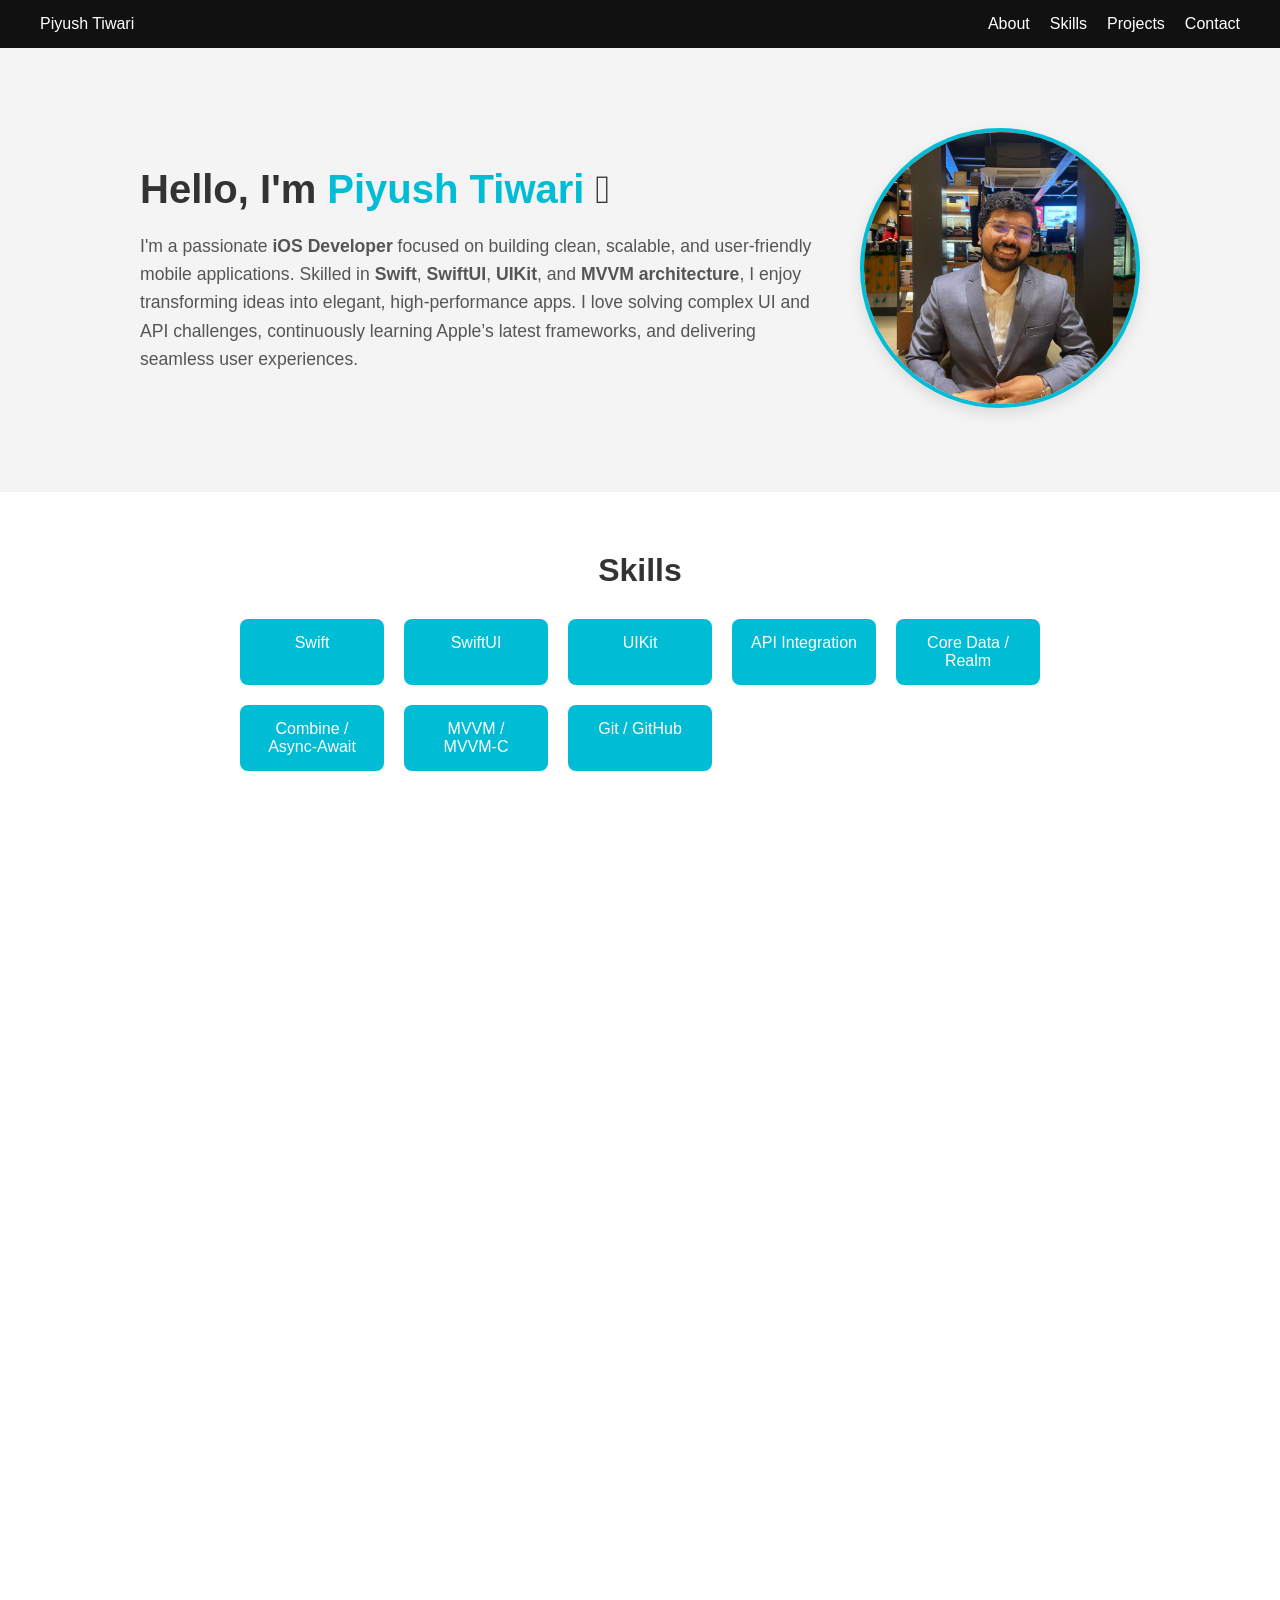
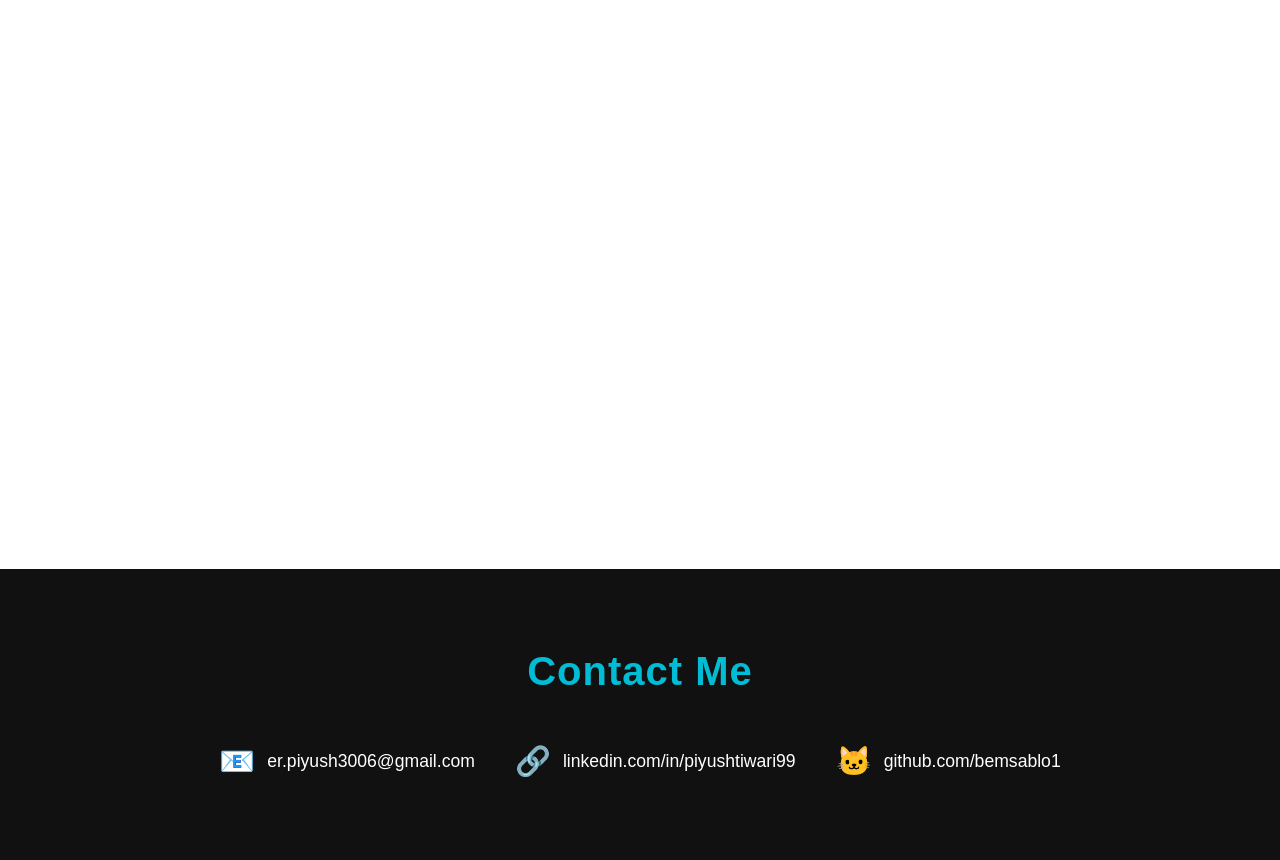
==== index.html @ 7287d8fc "Add files via upload" ====
<!DOCTYPE html>
<html lang="en">
<head>
  <meta charset="UTF-8">
  <meta name="viewport" content="width=device-width, initial-scale=1.0">
  <title>Piyush Tiwari | iOS Developer</title>
  <link rel="stylesheet" href="style.css">
</head>
<body>

  <!-- Navbar -->
  <nav>
    <div class="logo">Piyush Tiwari</div>
    <ul>
      <li><a href="#about">About</a></li>
      <li><a href="#skills">Skills</a></li>
      <li><a href="#projects">Projects</a></li>
      <li><a href="#contact">Contact</a></li>
    </ul>
  </nav>

  <!-- About Section -->
  <section id="about">
    <div class="about-container">

      <div class="about-text">
  <h1>Hello, I'm <span>Piyush Tiwari</span> </h1>
  <p>
    I'm a passionate <strong>iOS Developer</strong> focused on building clean, scalable, and user-friendly mobile applications.  
    Skilled in <strong>Swift</strong>, <strong>SwiftUI</strong>, <strong>UIKit</strong>, and <strong>MVVM architecture</strong>, I enjoy transforming ideas into elegant, high-performance apps.  
    I love solving complex UI and API challenges, continuously learning Apple’s latest frameworks, and delivering seamless user experiences.
  </p>
</div>


      <div class="about-img">
        <img src="images/piyush.jpg" alt="Piyush Tiwari">
      </div>
    </div>
  </section>

  <!-- Skills Section -->
  <section id="skills">
    <h2>Skills</h2>
    <div class="skills-grid">
      <div>Swift</div>
      <div>SwiftUI</div>
      <div>UIKit</div>
      <div>API Integration</div>
      <div>Core Data / Realm</div>
      <div>Combine / Async-Await</div>
      <div>MVVM / MVVM-C</div>
      <div>Git / GitHub</div>
    </div>
  </section>

  <!-- Projects Section -->
  
  <section id="projects" class="fade-in">
  <h2>  Projects</h2>

  <div class="projects-grid">

    <!-- Project 1 -->
    <div class="project-card fade-in">
      <div class="project-image">
        <img src="images/news-app.png" alt="News App Screenshot">
      </div>
      <div class="project-content">
        <h3>News App</h3>
        <p>Built with <strong>SwiftUI</strong>, <strong>MVVM</strong>, and <strong>Async/Await</strong>.  
        Fetches the latest news from APIs and allows users to save favorites locally for offline reading.</p>
        <a href="https://github.com/piyushtiwari/NewsApp" target="_blank" class="project-link">View on GitHub</a>
      </div>
    </div>

    <!-- Project 2 -->
    <div class="project-card fade-in">
      <div class="project-image">
        <img src="images/weather-app.png" alt="Weather App Screenshot">
      </div>
      <div class="project-content">
        <h3>Weather App</h3>
        <p>SwiftUI & Async/Await. Displays real-time weather information using the OpenWeather API with a clean and modern UI.</p>
        <a href="https://github.com/piyushtiwari/WeatherApp" target="_blank" class="project-link">View on GitHub</a>
      </div>
    </div>

    <!-- Project 3 -->
    <div class="project-card fade-in">
      <div class="project-image">
        <img src="images/ecommerce-app.png" alt="E-commerce App Screenshot">
      </div>
      <div class="project-content">
        <h3>E-commerce App</h3>
        <p>SwiftUI, MVVM & API Integration. Browse products, add to cart, mark favorites, and enjoy a smooth shopping experience.</p>
        <a href="https://github.com/piyushtiwari/EcommerceApp" target="_blank" class="project-link">View on GitHub</a>
      </div>
    </div>

        <!-- Project 1 -->
    <div class="project-card fade-in">
      <div class="project-image">
        <img src="images/news-app.png" alt="News App Screenshot">
      </div>
      <div class="project-content">
        <h3>News App</h3>
        <p>Built with <strong>SwiftUI</strong>, <strong>MVVM</strong>, and <strong>Async/Await</strong>.  
        Fetches the latest news from APIs and allows users to save favorites locally for offline reading.</p>
        <a href="https://github.com/piyushtiwari/NewsApp" target="_blank" class="project-link">View on GitHub</a>
      </div>
    </div>

        <!-- Project 1 -->
    <div class="project-card fade-in">
      <div class="project-image">
        <img src="images/news-app.png" alt="News App Screenshot">
      </div>
      <div class="project-content">
        <h3>News App</h3>
        <p>Built with <strong>SwiftUI</strong>, <strong>MVVM</strong>, and <strong>Async/Await</strong>.  
        Fetches the latest news from APIs and allows users to save favorites locally for offline reading.</p>
        <a href="https://github.com/piyushtiwari/NewsApp" target="_blank" class="project-link">View on GitHub</a>
      </div>
    </div>

        <!-- Project 1 -->
    <div class="project-card fade-in">
      <div class="project-image">
        <img src="images/news-app.png" alt="News App Screenshot">
      </div>
      <div class="project-content">
        <h3>News App</h3>
        <p>Built with <strong>SwiftUI</strong>, <strong>MVVM</strong>, and <strong>Async/Await</strong>.  
        Fetches the latest news from APIs and allows users to save favorites locally for offline reading.</p>
        <a href="https://github.com/piyushtiwari/NewsApp" target="_blank" class="project-link">View on GitHub</a>
      </div>
    </div>

        <!-- Project 1 -->
    <div class="project-card fade-in">
      <div class="project-image">
        <img src="images/news-app.png" alt="News App Screenshot">
      </div>
      <div class="project-content">
        <h3>News App</h3>
        <p>Built with <strong>SwiftUI</strong>, <strong>MVVM</strong>, and <strong>Async/Await</strong>.  
        Fetches the latest news from APIs and allows users to save favorites locally for offline reading.</p>
        <a href="https://github.com/piyushtiwari/NewsApp" target="_blank" class="project-link">View on GitHub</a>
      </div>
    </div>

        <!-- Project 1 -->
    <div class="project-card fade-in">
      <div class="project-image">
        <img src="images/news-app.png" alt="News App Screenshot">
      </div>
      <div class="project-content">
        <h3>News App</h3>
        <p>Built with <strong>SwiftUI</strong>, <strong>MVVM</strong>, and <strong>Async/Await</strong>.  
        Fetches the latest news from APIs and allows users to save favorites locally for offline reading.</p>
        <a href="https://github.com/piyushtiwari/NewsApp" target="_blank" class="project-link">View on GitHub</a>
      </div>

    </div>    <!-- Project 1 -->
    <div class="project-card fade-in">
      <div class="project-image">
        <img src="images/news-app.png" alt="News App Screenshot">
      </div>
      <div class="project-content">
        <h3>News App</h3>
        <p>Built with <strong>SwiftUI</strong>, <strong>MVVM</strong>, and <strong>Async/Await</strong>.  
        Fetches the latest news from APIs and allows users to save favorites locally for offline reading.</p>
        <a href="https://github.com/piyushtiwari/NewsApp" target="_blank" class="project-link">View on GitHub</a>
      </div>
    </div>

    <!-- Add more projects in the same format -->
  </div>
</section>

 <!-- Contact Section -->
<section id="contact">
  <h2>Contact Me</h2>
  <div class="contact-links">

    <a href="mailto:er.piyush3006@gmail.com" class="contact-item">
      <span class="contact-icon">📧</span>
      <span class="contact-text">er.piyush3006@gmail.com</span>
    </a>

    <a href="https://linkedin.com/in/piyushtiwari99" target="_blank" class="contact-item">
      <span class="contact-icon">🔗</span>
      <span class="contact-text">linkedin.com/in/piyushtiwari99</span>
    </a>

    <a href="https://github.com/bemsablo1" target="_blank" class="contact-item">
      <span class="contact-icon">🐱</span>
      <span class="contact-text">github.com/bemsablo1</span>
    </a>

  </div>
</section>


  <script src="script.js"></script>
</body>
</html>
---- style.css ----
/* ===== RESET ===== */
* {
  margin: 0;
  padding: 0;
  box-sizing: border-box;
  font-family: 'Poppins', sans-serif;
}

/* ===== NAVBAR ===== */
nav {
  display: flex;
  justify-content: space-between;
  align-items: center;
  background: #111;
  color: #fff;
  padding: 15px 40px;
  position: sticky;
  top: 0;
  z-index: 10;
}

nav ul {
  display: flex;
  list-style: none;
  gap: 20px;
}

nav ul li a {
  color: white;
  text-decoration: none;
  font-weight: 500;
}

nav ul li a:hover {
  color: #00bcd4;
}

/* ===== ABOUT SECTION ===== */
#about {
  display: flex;
  justify-content: center;
  align-items: center;
  padding: 80px 20px;
  background: #f4f4f4;
}

.about-container {
  display: flex;
  align-items: center;
  justify-content: space-between;
  max-width: 1000px;
  width: 100%;
  flex-wrap: wrap;
  gap: 30px;
}

.about-text {
  flex: 1;
  min-width: 280px;
}

.about-text h1 {
  font-size: 2.5rem;
  margin-bottom: 20px;
  color: #333;
}

.about-text span {
  color: #00bcd4;
}

.about-text p {
  font-size: 1.1rem;
  line-height: 1.6;
  color: #555;
}

.about-img img {
  width: 280px;
  height: 280px;
  object-fit: cover;
  border-radius: 50%;
  border: 4px solid #00bcd4;
  box-shadow: 0 6px 15px rgba(0,0,0,0.1);
}

/* ===== SKILLS SECTION ===== */
#skills {
  background: #fff;
  padding: 60px 20px;
  text-align: center;
}

#skills h2 {
  font-size: 2rem;
  margin-bottom: 30px;
  color: #333;
}

.skills-grid {
  display: grid;
  grid-template-columns: repeat(auto-fit, minmax(120px, 1fr));
  gap: 20px;
  max-width: 800px;
  margin: 0 auto;
}

.skills-grid div {
  background: #00bcd4;
  color: white;
  padding: 15px;
  border-radius: 8px;
  font-weight: 500;
  transition: transform 0.3s ease;
}

.skills-grid div:hover {
  transform: scale(1.1);
}

/* ===== PROJECTS SECTION ===== */

#projects h2 {
  margin-left: 20px; /* adjust the value as needed */
  font-size: 2rem;
  color: #333;
  margin-bottom: 30px;
}

.projects-grid {
  display: grid;
  grid-template-columns: repeat(auto-fit, minmax(320px, 1fr));
  gap: 30px;
  padding: 40px 20px;
}

.project-card {
  display: flex;
  flex-direction: column;
  background: #fff;
  border-radius: 12px;
  overflow: hidden;
  box-shadow: 0 6px 20px rgba(0,0,0,0.1);
  transition: transform 0.3s ease, box-shadow 0.3s ease;
}

.project-card:hover {
  transform: translateY(-5px) scale(1.02);
  box-shadow: 0 12px 30px rgba(0,0,0,0.15);
}

.project-image img {
  width: 100%;
  height: 180px;
  object-fit: cover;
  transition: transform 0.3s ease;
}

.project-card:hover .project-image img {
  transform: scale(1.05);
}

.project-content {
  padding: 20px;
  display: flex;
  flex-direction: column;
}

.project-content h3 {
  margin-bottom: 10px;
  color: #007AFF;
}

.project-content p {
  margin-bottom: 15px;
  line-height: 1.5;
}

.project-link {
  align-self: flex-start;
  padding: 8px 16px;
  background: #007AFF;
  color: #fff;
  border-radius: 6px;
  text-decoration: none;
  font-weight: 500;
  transition: background 0.3s ease;
}

.project-link:hover {
  background: #005bb5;
}

/* ===== CONTACT SECTION STYLING ===== */
#contact {
  background: #111;
  color: white;
  padding: 80px 20px;
  text-align: center;
}

#contact h2 {
  font-size: 2.5rem;
  color: #00bcd4;
  margin-bottom: 50px;
  letter-spacing: 1px;
}

/* Flex layout for links */
.contact-links {
  display: flex;
  justify-content: center;
  flex-wrap: wrap;
  gap: 40px;
}

.contact-item {
  display: flex;
  align-items: center;
  gap: 12px;
  color: white;
  text-decoration: none;
  font-size: 1.1rem;
  font-weight: 500;
  border-bottom: 2px solid transparent;
  transition: all 0.3s ease;
}

.contact-item:hover {
  color: #00bcd4;
  border-bottom: 2px solid #00bcd4;
}

.contact-icon {
  font-size: 1.8rem;
}

/* Responsive */
@media (max-width: 768px) {
  .contact-links {
    flex-direction: column;
    gap: 25px;
  }
}




/* ===== FADE-IN ANIMATION ===== */
.fade-in {
  opacity: 0;
  transform: translateY(40px);
  transition: opacity 0.8s ease, transform 0.8s ease;
}

.fade-in.visible {
  opacity: 1;
  transform: translateY(0);
}

/* ===== RESPONSIVE ===== */
@media (max-width: 768px) {
  .about-container {
    flex-direction: column;
    text-align: center;
  }

  .about-img img {
    width: 220px;
    height: 220px;
  }

  .project-image img {
    height: 200px;
  }
}
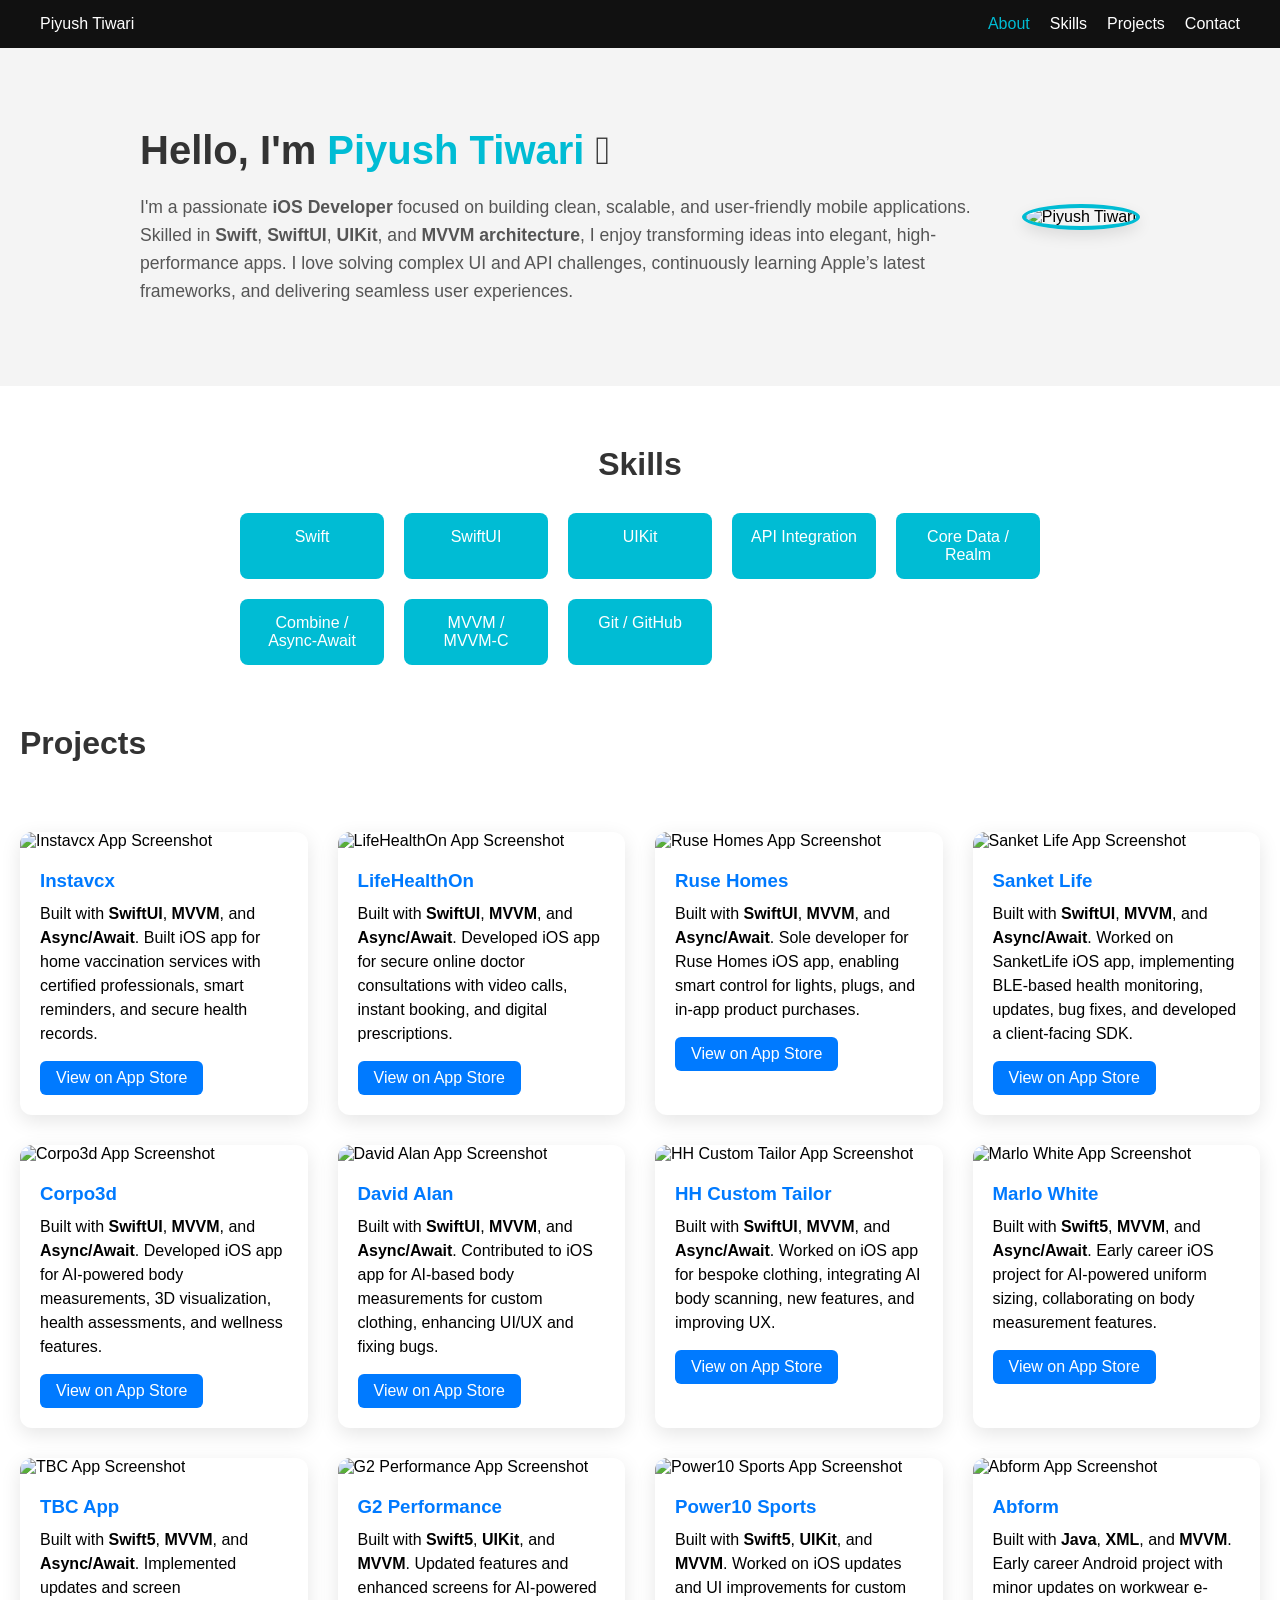
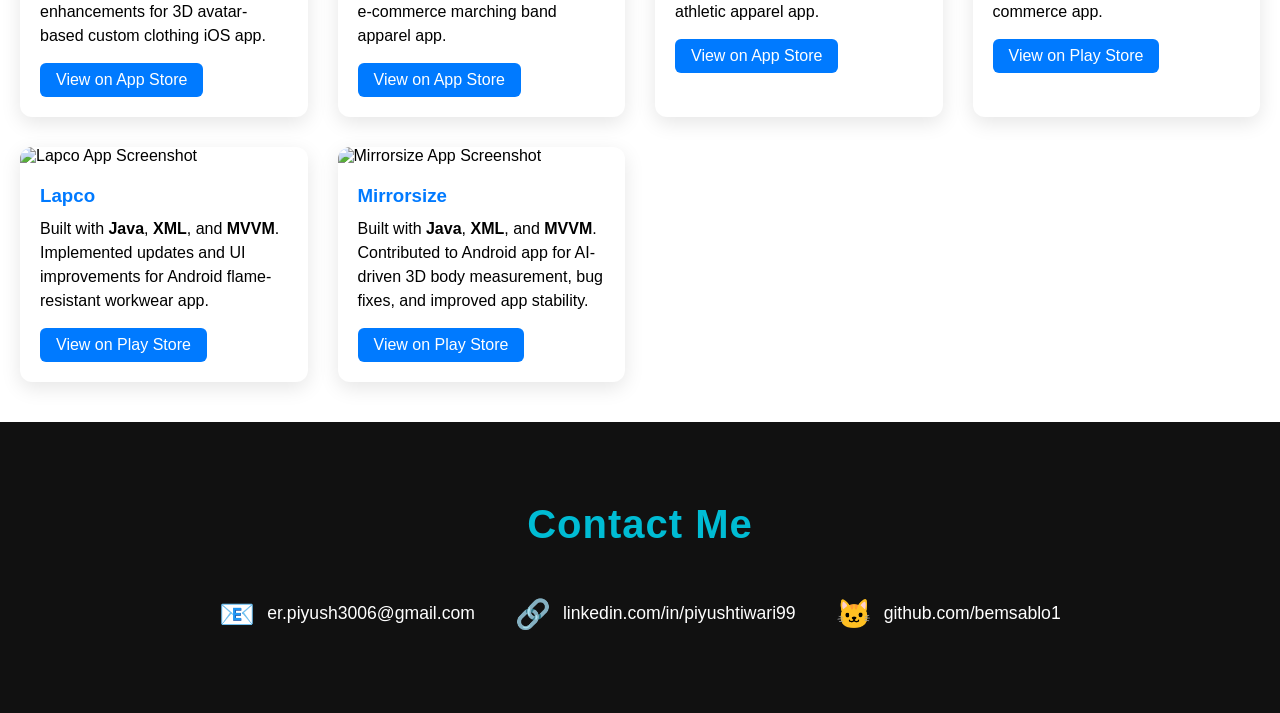
==== commit 6d9c8580: "Add files via upload" ====
--- a/index.html
+++ b/index.html
@@ -24,14 +24,13 @@
     <div class="about-container">
 
       <div class="about-text">
-  <h1>Hello, I'm <span>Piyush Tiwari</span> </h1>
-  <p>
-    I'm a passionate <strong>iOS Developer</strong> focused on building clean, scalable, and user-friendly mobile applications.  
-    Skilled in <strong>Swift</strong>, <strong>SwiftUI</strong>, <strong>UIKit</strong>, and <strong>MVVM architecture</strong>, I enjoy transforming ideas into elegant, high-performance apps.  
-    I love solving complex UI and API challenges, continuously learning Apple’s latest frameworks, and delivering seamless user experiences.
-  </p>
-</div>
-
+        <h1>Hello, I'm <span>Piyush Tiwari</span> </h1>
+        <p>
+          I'm a passionate <strong>iOS Developer</strong> focused on building clean, scalable, and user-friendly mobile applications.  
+          Skilled in <strong>Swift</strong>, <strong>SwiftUI</strong>, <strong>UIKit</strong>, and <strong>MVVM architecture</strong>, I enjoy transforming ideas into elegant, high-performance apps.  
+          I love solving complex UI and API challenges, continuously learning Apple’s latest frameworks, and delivering seamless user experiences.
+        </p>
+      </div>
 
       <div class="about-img">
         <img src="images/piyush.jpg" alt="Piyush Tiwari">
@@ -55,153 +54,215 @@
   </section>
 
   <!-- Projects Section -->
-  
   <section id="projects" class="fade-in">
-  <h2>  Projects</h2>
-
-  <div class="projects-grid">
-
-    <!-- Project 1 -->
-    <div class="project-card fade-in">
-      <div class="project-image">
-        <img src="images/news-app.png" alt="News App Screenshot">
-      </div>
-      <div class="project-content">
-        <h3>News App</h3>
-        <p>Built with <strong>SwiftUI</strong>, <strong>MVVM</strong>, and <strong>Async/Await</strong>.  
-        Fetches the latest news from APIs and allows users to save favorites locally for offline reading.</p>
-        <a href="https://github.com/piyushtiwari/NewsApp" target="_blank" class="project-link">View on GitHub</a>
-      </div>
+    <h2>Projects</h2>
+    <div class="projects-grid">
+
+      <!-- Project 1 -->
+      <div class="project-card fade-in">
+        <div class="project-image">
+          <img src="images/instavacx.png" alt="Instavcx App Screenshot">
+        </div>
+        <div class="project-content">
+          <h3>Instavcx</h3>
+          <p>Built with <strong>SwiftUI</strong>, <strong>MVVM</strong>, and <strong>Async/Await</strong>.  
+          Built iOS app for home vaccination services with certified professionals, smart reminders, and secure health records.</p>
+          <a href="https://github.com/piyushtiwari/NewsApp" target="_blank" class="project-link">View on App Store</a>
+        </div>
+      </div>
+
+      <!-- Project 2 -->
+      <div class="project-card fade-in">
+        <div class="project-image">
+          <img src="images/lifehealthon.png" alt="LifeHealthOn App Screenshot">
+        </div>
+        <div class="project-content">
+          <h3>LifeHealthOn</h3>
+          <p>Built with <strong>SwiftUI</strong>, <strong>MVVM</strong>, and <strong>Async/Await</strong>.  
+            Developed iOS app for secure online doctor consultations with video calls, instant booking, and digital prescriptions.</p>
+          <a href="https://github.com/piyushtiwari/WeatherApp" target="_blank" class="project-link">View on App Store</a>
+        </div>
+      </div>
+
+      <!-- Project 3 -->
+      <div class="project-card fade-in">
+        <div class="project-image">
+          <img src="images/ruse-homes.png" alt="Ruse Homes App Screenshot">
+        </div>
+        <div class="project-content">
+          <h3>Ruse Homes</h3>
+          <p>Built with <strong>SwiftUI</strong>, <strong>MVVM</strong>, and <strong>Async/Await</strong>.  
+            Sole developer for Ruse Homes iOS app, enabling smart control for lights, plugs, and in-app product purchases.</p>
+          <a href="https://github.com/piyushtiwari/EcommerceApp" target="_blank" class="project-link">View on App Store</a>
+        </div>
+      </div>
+
+      <!-- Project 4 -->
+      <div class="project-card fade-in">
+        <div class="project-image">
+          <img src="images/sanket-life.png" alt="Sanket Life App Screenshot">
+        </div>
+        <div class="project-content">
+          <h3>Sanket Life</h3>
+          <p>Built with <strong>SwiftUI</strong>, <strong>MVVM</strong>, and <strong>Async/Await</strong>.  
+          Worked on SanketLife iOS app, implementing BLE-based health monitoring, updates, bug fixes, and developed a client-facing SDK.</p>
+          <a href="https://apps.apple.com/in/app/sanket-life-ecg-stress-fitness/id1030796840" target="_blank" class="project-link">View on App Store</a>
+        </div>
+      </div>
+
+      <!-- Project 5 -->
+      <div class="project-card fade-in">
+        <div class="project-image">
+          <img src="images/corpo3d.png" alt="Corpo3d App Screenshot">
+        </div>
+        <div class="project-content">
+          <h3>Corpo3d</h3>
+          <p>Built with <strong>SwiftUI</strong>, <strong>MVVM</strong>, and <strong>Async/Await</strong>.  
+          Developed iOS app for AI-powered body measurements, 3D visualization, health assessments, and wellness features.</p>
+          <a href="https://apps.apple.com/in/app/corpo3d/id1549367959" target="_blank" class="project-link">View on App Store</a>
+        </div>
+      </div>
+
+      <!-- Project 6 -->
+      <div class="project-card fade-in">
+        <div class="project-image">
+          <img src="images/david-alan.png" alt="David Alan App Screenshot">
+        </div>
+        <div class="project-content">
+          <h3>David Alan</h3>
+          <p>Built with <strong>SwiftUI</strong>, <strong>MVVM</strong>, and <strong>Async/Await</strong>.  
+          Contributed to iOS app for AI-based body measurements for custom clothing, enhancing UI/UX and fixing bugs.</p>
+          <a href="https://apps.apple.com/in/app/david-alan/id1619104270" target="_blank" class="project-link">View on App Store</a>
+        </div>
+      </div>
+
+      <!-- Project 7 -->
+      <div class="project-card fade-in">
+        <div class="project-image">
+          <img src="images/hh-custom-tailor.png" alt="HH Custom Tailor App Screenshot">
+        </div>
+        <div class="project-content">
+          <h3>HH Custom Tailor</h3>
+          <p>Built with <strong>SwiftUI</strong>, <strong>MVVM</strong>, and <strong>Async/Await</strong>.  
+          Worked on iOS app for bespoke clothing, integrating AI body scanning, new features, and improving UX.</p>
+          <a href="https://apps.apple.com/in/app/hh-custom-tailor/id1642263055" target="_blank" class="project-link">View on App Store</a>
+        </div>
+      </div>
+
+      <!-- Project 8 -->
+      <div class="project-card fade-in">
+        <div class="project-image">
+          <img src="images/marlow-white.png" alt="Marlo White App Screenshot">
+        </div>
+        <div class="project-content">
+          <h3>Marlo White</h3>
+          <p>Built with <strong>Swift5</strong>, <strong>MVVM</strong>, and <strong>Async/Await</strong>.  
+          Early career iOS project for AI-powered uniform sizing, collaborating on body measurement features.</p>
+          <a href="https://apps.apple.com/in/app/marlow-white/id1625639273" target="_blank" class="project-link">View on App Store</a>
+        </div>
+      </div>
+
+      <!-- Project 9 -->
+      <div class="project-card fade-in">
+        <div class="project-image">
+          <img src="images/tbc.png" alt="TBC App Screenshot">
+        </div>
+        <div class="project-content">
+          <h3>TBC App</h3>
+          <p>Built with <strong>Swift5</strong>, <strong>MVVM</strong>, and <strong>Async/Await</strong>.  
+          Implemented updates and screen enhancements for 3D avatar-based custom clothing iOS app.</p>
+          <a href="https://apps.apple.com/in/app/the-bespoke-club-x-lmtlss/id1660957907" target="_blank" class="project-link">View on App Store</a>
+        </div>
+      </div>
+
+      <!-- Project 10 -->
+      <div class="project-card fade-in">
+        <div class="project-image">
+          <img src="images/g2-performance.png" alt="G2 Performance App Screenshot">
+        </div>
+        <div class="project-content">
+          <h3>G2 Performance</h3>
+          <p>Built with <strong>Swift5</strong>, <strong>UIKit</strong>, and <strong>MVVM</strong>.  
+          Updated features and enhanced screens for AI-powered e-commerce marching band apparel app.</p>
+          <a href="https://apps.apple.com/in/app/g2-performance/id1550929267" target="_blank" class="project-link">View on App Store</a>
+        </div>
+      </div>
+
+      <!-- Project 11 -->
+      <div class="project-card fade-in">
+        <div class="project-image">
+          <img src="images/power10.png" alt="Power10 Sports App Screenshot">
+        </div>
+        <div class="project-content">
+          <h3>Power10 Sports</h3>
+          <p>Built with <strong>Swift5</strong>, <strong>UIKit</strong>, and <strong>MVVM</strong>.  
+          Worked on iOS updates and UI improvements for custom athletic apparel app.</p>
+          <a href="https://www.apple.com/app-store/" target="_blank" class="project-link">View on App Store</a>
+        </div>
+      </div>
+
+      <!-- Project 12 -->
+      <div class="project-card fade-in">
+        <div class="project-image">
+          <img src="images/abform.png" alt="Abform App Screenshot">
+        </div>
+        <div class="project-content">
+          <h3>Abform</h3>
+          <p>Built with <strong>Java</strong>, <strong>XML</strong>, and <strong>MVVM</strong>.  
+          Early career Android project with minor updates on workwear e-commerce app.</p>
+          <a href="https://play.google.com/store/" target="_blank" class="project-link">View on Play Store</a>
+        </div>
+      </div>
+
+      <!-- Project 13 -->
+      <div class="project-card fade-in">
+        <div class="project-image">
+          <img src="images/lapco.png" alt="Lapco App Screenshot">
+        </div>
+        <div class="project-content">
+          <h3>Lapco</h3>
+          <p>Built with <strong>Java</strong>, <strong>XML</strong>, and <strong>MVVM</strong>.  
+          Implemented updates and UI improvements for Android flame-resistant workwear app.</p>
+          <a href="https://play.google.com/store/" target="_blank" class="project-link">View on Play Store</a>
+        </div>
+      </div>
+
+      <!-- Project 14 -->
+      <div class="project-card fade-in">
+        <div class="project-image">
+          <img src="images/mirrorsize.png" alt="Mirrorsize App Screenshot">
+        </div>
+        <div class="project-content">
+          <h3>Mirrorsize</h3>
+          <p>Built with <strong>Java</strong>, <strong>XML</strong>, and <strong>MVVM</strong>.  
+          Contributed to Android app for AI-driven 3D body measurement, bug fixes, and improved app stability.</p>
+          <a href="https://play.google.com/store/apps/details?id=com.ms.demoapplication" target="_blank" class="project-link">View on Play Store</a>
+        </div>
+      </div>
+
+    </div> <!-- End projects-grid -->
+  </section>
+
+  <!-- Contact Section -->
+  <section id="contact">
+    <h2>Contact Me</h2>
+    <div class="contact-links">
+      <a href="mailto:er.piyush3006@gmail.com" class="contact-item">
+        <span class="contact-icon">📧</span>
+        <span class="contact-text">er.piyush3006@gmail.com</span>
+      </a>
+
+      <a href="https://linkedin.com/in/piyushtiwari99" target="_blank" class="contact-item">
+        <span class="contact-icon">🔗</span>
+        <span class="contact-text">linkedin.com/in/piyushtiwari99</span>
+      </a>
+
+      <a href="https://github.com/bemsablo1" target="_blank" class="contact-item">
+        <span class="contact-icon">🐱</span>
+        <span class="contact-text">github.com/bemsablo1</span>
+      </a>
     </div>
-
-    <!-- Project 2 -->
-    <div class="project-card fade-in">
-      <div class="project-image">
-        <img src="images/weather-app.png" alt="Weather App Screenshot">
-      </div>
-      <div class="project-content">
-        <h3>Weather App</h3>
-        <p>SwiftUI & Async/Await. Displays real-time weather information using the OpenWeather API with a clean and modern UI.</p>
-        <a href="https://github.com/piyushtiwari/WeatherApp" target="_blank" class="project-link">View on GitHub</a>
-      </div>
-    </div>
-
-    <!-- Project 3 -->
-    <div class="project-card fade-in">
-      <div class="project-image">
-        <img src="images/ecommerce-app.png" alt="E-commerce App Screenshot">
-      </div>
-      <div class="project-content">
-        <h3>E-commerce App</h3>
-        <p>SwiftUI, MVVM & API Integration. Browse products, add to cart, mark favorites, and enjoy a smooth shopping experience.</p>
-        <a href="https://github.com/piyushtiwari/EcommerceApp" target="_blank" class="project-link">View on GitHub</a>
-      </div>
-    </div>
-
-        <!-- Project 1 -->
-    <div class="project-card fade-in">
-      <div class="project-image">
-        <img src="images/news-app.png" alt="News App Screenshot">
-      </div>
-      <div class="project-content">
-        <h3>News App</h3>
-        <p>Built with <strong>SwiftUI</strong>, <strong>MVVM</strong>, and <strong>Async/Await</strong>.  
-        Fetches the latest news from APIs and allows users to save favorites locally for offline reading.</p>
-        <a href="https://github.com/piyushtiwari/NewsApp" target="_blank" class="project-link">View on GitHub</a>
-      </div>
-    </div>
-
-        <!-- Project 1 -->
-    <div class="project-card fade-in">
-      <div class="project-image">
-        <img src="images/news-app.png" alt="News App Screenshot">
-      </div>
-      <div class="project-content">
-        <h3>News App</h3>
-        <p>Built with <strong>SwiftUI</strong>, <strong>MVVM</strong>, and <strong>Async/Await</strong>.  
-        Fetches the latest news from APIs and allows users to save favorites locally for offline reading.</p>
-        <a href="https://github.com/piyushtiwari/NewsApp" target="_blank" class="project-link">View on GitHub</a>
-      </div>
-    </div>
-
-        <!-- Project 1 -->
-    <div class="project-card fade-in">
-      <div class="project-image">
-        <img src="images/news-app.png" alt="News App Screenshot">
-      </div>
-      <div class="project-content">
-        <h3>News App</h3>
-        <p>Built with <strong>SwiftUI</strong>, <strong>MVVM</strong>, and <strong>Async/Await</strong>.  
-        Fetches the latest news from APIs and allows users to save favorites locally for offline reading.</p>
-        <a href="https://github.com/piyushtiwari/NewsApp" target="_blank" class="project-link">View on GitHub</a>
-      </div>
-    </div>
-
-        <!-- Project 1 -->
-    <div class="project-card fade-in">
-      <div class="project-image">
-        <img src="images/news-app.png" alt="News App Screenshot">
-      </div>
-      <div class="project-content">
-        <h3>News App</h3>
-        <p>Built with <strong>SwiftUI</strong>, <strong>MVVM</strong>, and <strong>Async/Await</strong>.  
-        Fetches the latest news from APIs and allows users to save favorites locally for offline reading.</p>
-        <a href="https://github.com/piyushtiwari/NewsApp" target="_blank" class="project-link">View on GitHub</a>
-      </div>
-    </div>
-
-        <!-- Project 1 -->
-    <div class="project-card fade-in">
-      <div class="project-image">
-        <img src="images/news-app.png" alt="News App Screenshot">
-      </div>
-      <div class="project-content">
-        <h3>News App</h3>
-        <p>Built with <strong>SwiftUI</strong>, <strong>MVVM</strong>, and <strong>Async/Await</strong>.  
-        Fetches the latest news from APIs and allows users to save favorites locally for offline reading.</p>
-        <a href="https://github.com/piyushtiwari/NewsApp" target="_blank" class="project-link">View on GitHub</a>
-      </div>
-
-    </div>    <!-- Project 1 -->
-    <div class="project-card fade-in">
-      <div class="project-image">
-        <img src="images/news-app.png" alt="News App Screenshot">
-      </div>
-      <div class="project-content">
-        <h3>News App</h3>
-        <p>Built with <strong>SwiftUI</strong>, <strong>MVVM</strong>, and <strong>Async/Await</strong>.  
-        Fetches the latest news from APIs and allows users to save favorites locally for offline reading.</p>
-        <a href="https://github.com/piyushtiwari/NewsApp" target="_blank" class="project-link">View on GitHub</a>
-      </div>
-    </div>
-
-    <!-- Add more projects in the same format -->
-  </div>
-</section>
-
- <!-- Contact Section -->
-<section id="contact">
-  <h2>Contact Me</h2>
-  <div class="contact-links">
-
-    <a href="mailto:er.piyush3006@gmail.com" class="contact-item">
-      <span class="contact-icon">📧</span>
-      <span class="contact-text">er.piyush3006@gmail.com</span>
-    </a>
-
-    <a href="https://linkedin.com/in/piyushtiwari99" target="_blank" class="contact-item">
-      <span class="contact-icon">🔗</span>
-      <span class="contact-text">linkedin.com/in/piyushtiwari99</span>
-    </a>
-
-    <a href="https://github.com/bemsablo1" target="_blank" class="contact-item">
-      <span class="contact-icon">🐱</span>
-      <span class="contact-text">github.com/bemsablo1</span>
-    </a>
-
-  </div>
-</section>
-
+  </section>
 
   <script src="script.js"></script>
 </body>
--- a/style.css
+++ b/style.css
@@ -31,7 +31,8 @@
   font-weight: 500;
 }
 
-nav ul li a:hover {
+nav ul li a:hover,
+nav ul li a.active {
   color: #00bcd4;
 }
 
@@ -119,9 +120,8 @@
 }
 
 /* ===== PROJECTS SECTION ===== */
-
 #projects h2 {
-  margin-left: 20px; /* adjust the value as needed */
+  margin-left: 20px;
   font-size: 2rem;
   color: #333;
   margin-bottom: 30px;
@@ -129,7 +129,7 @@
 
 .projects-grid {
   display: grid;
-  grid-template-columns: repeat(auto-fit, minmax(320px, 1fr));
+  grid-template-columns: repeat(auto-fit, minmax(250px, 1fr));
   gap: 30px;
   padding: 40px 20px;
 }
@@ -191,7 +191,7 @@
   background: #005bb5;
 }
 
-/* ===== CONTACT SECTION STYLING ===== */
+/* ===== CONTACT SECTION ===== */
 #contact {
   background: #111;
   color: white;
@@ -206,7 +206,6 @@
   letter-spacing: 1px;
 }
 
-/* Flex layout for links */
 .contact-links {
   display: flex;
   justify-content: center;
@@ -234,17 +233,6 @@
 .contact-icon {
   font-size: 1.8rem;
 }
-
-/* Responsive */
-@media (max-width: 768px) {
-  .contact-links {
-    flex-direction: column;
-    gap: 25px;
-  }
-}
-
-
-
 
 /* ===== FADE-IN ANIMATION ===== */
 .fade-in {
@@ -273,4 +261,24 @@
   .project-image img {
     height: 200px;
   }
-}
+
+  .contact-links {
+    flex-direction: column;
+    gap: 25px;
+  }
+}
+
+@media (max-width: 480px) {
+  .projects-grid {
+    grid-template-columns: 1fr; /* single column */
+    gap: 20px;
+  }
+
+  .project-card {
+    width: 100%;
+  }
+
+  .project-image img {
+    height: 180px;
+  }
+}
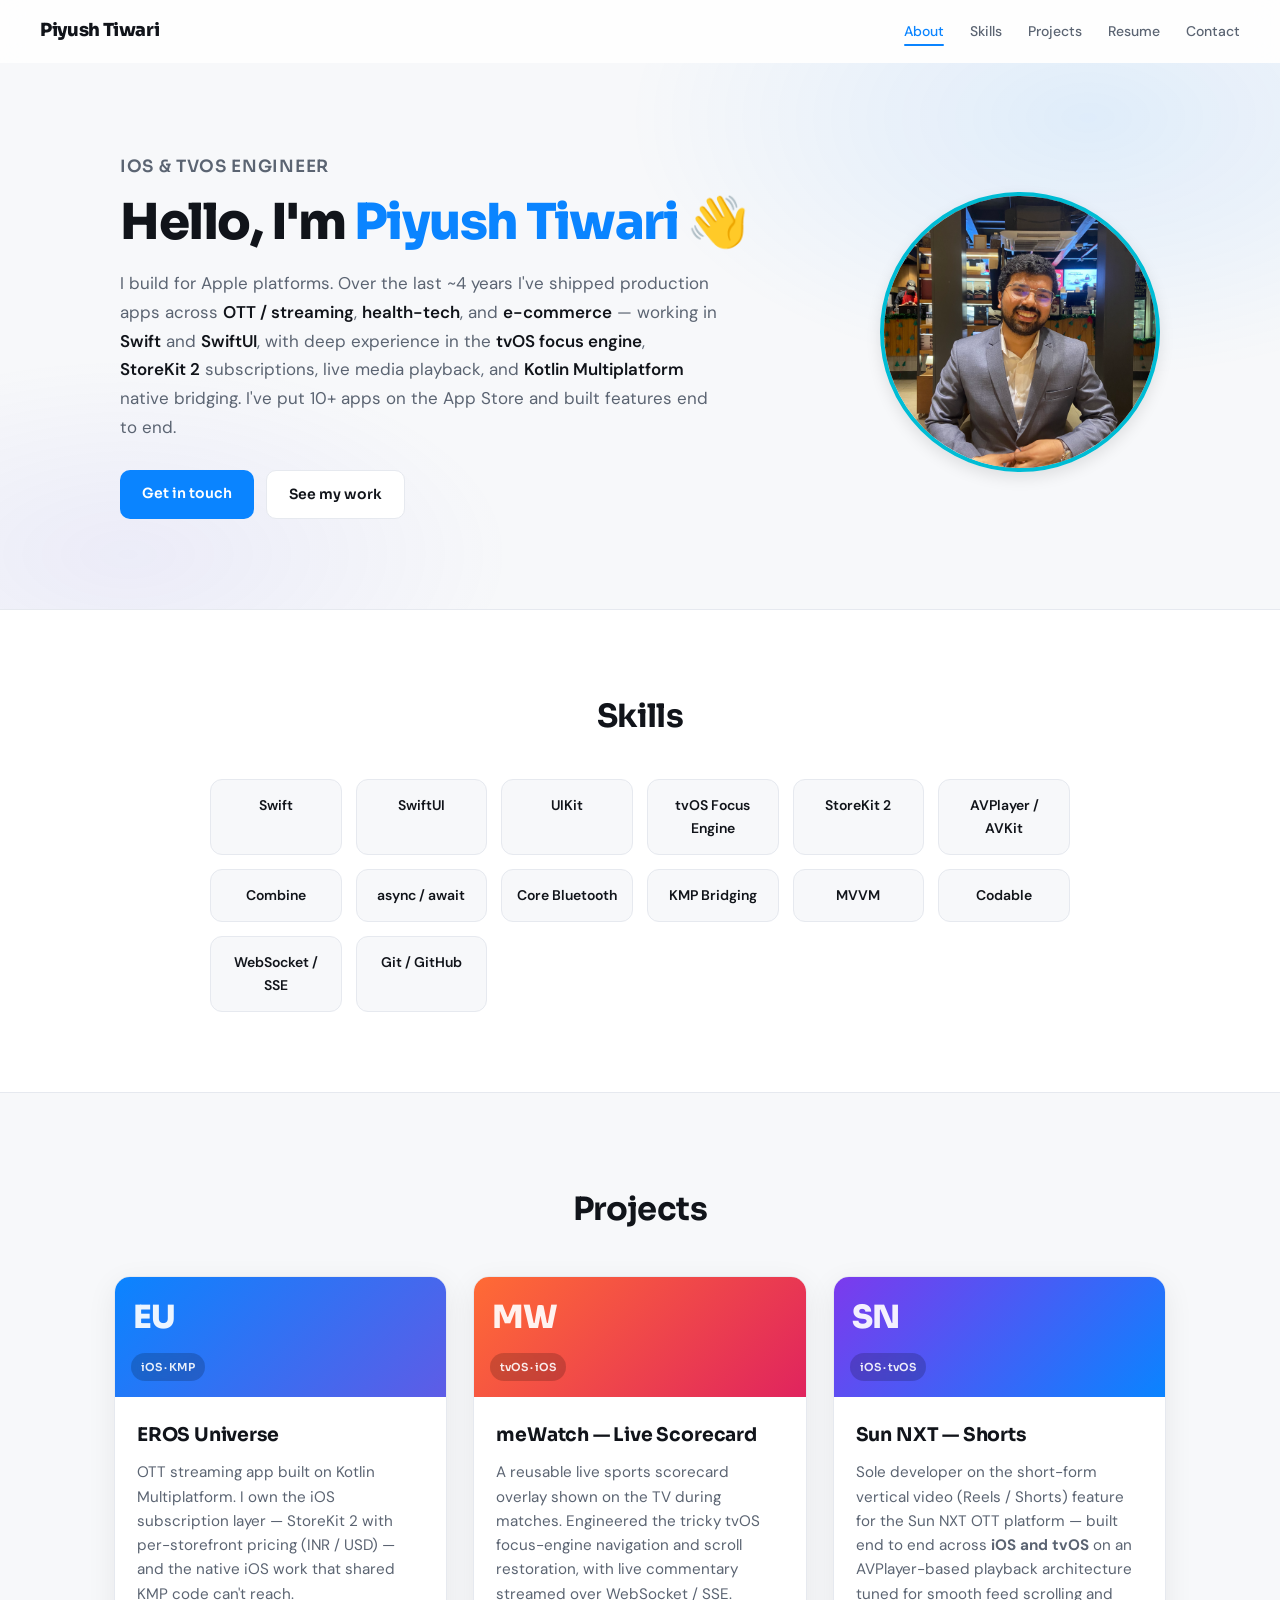
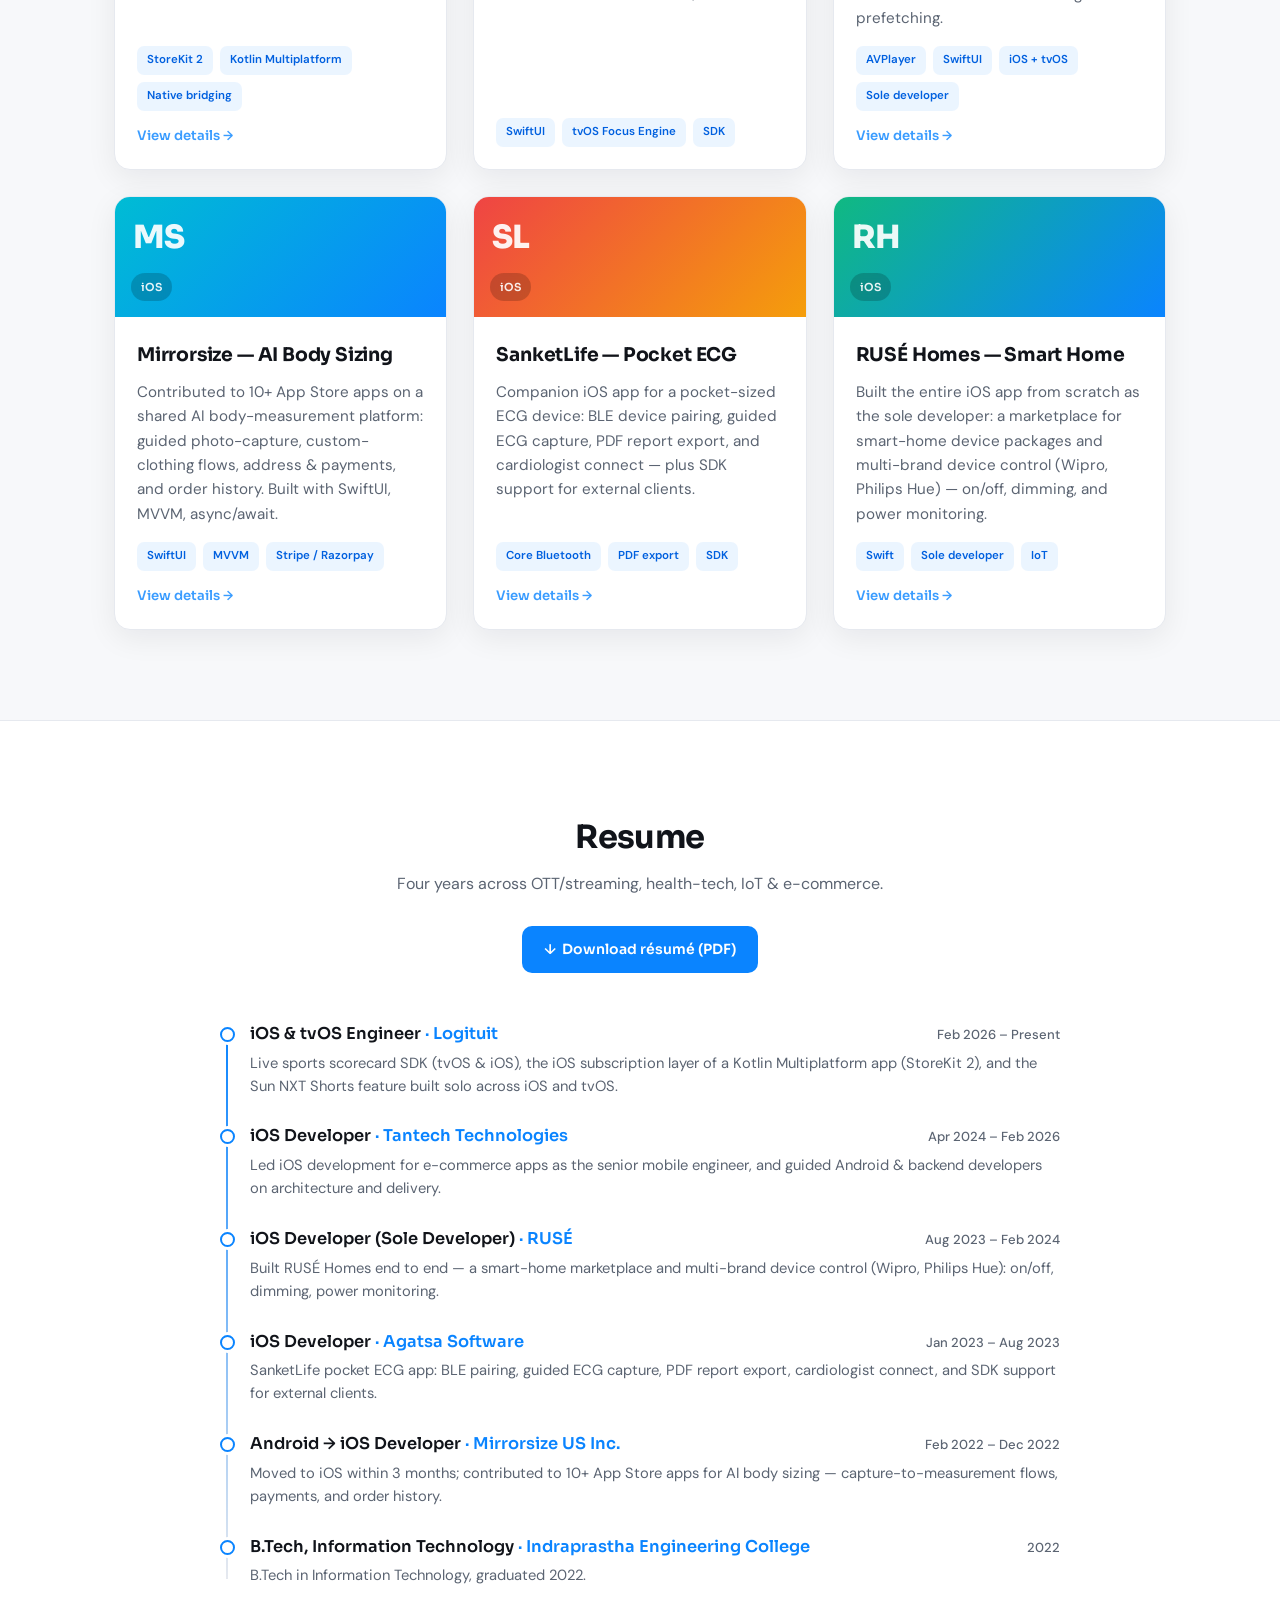
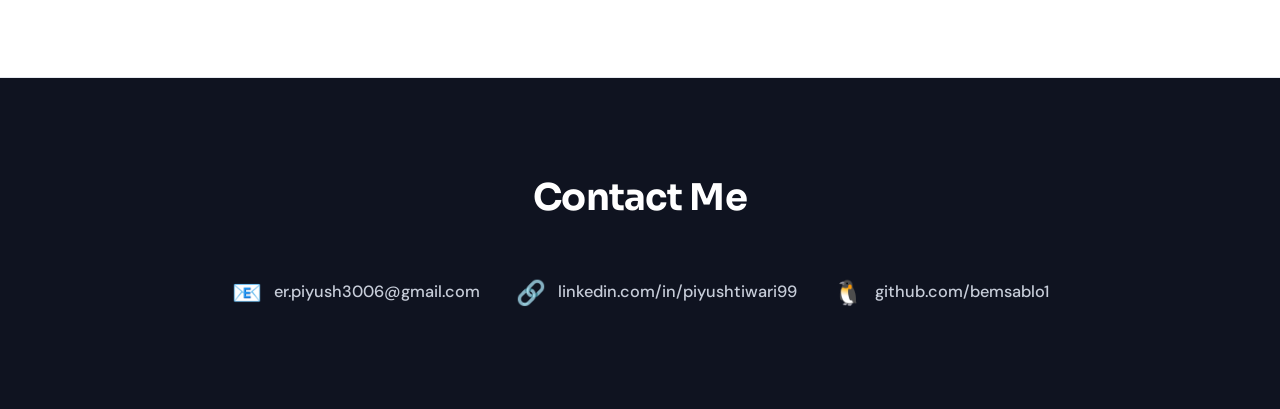
==== commit 2de466ac: "Add files via upload" ====
--- a/index.html
+++ b/index.html
@@ -3,7 +3,10 @@
 <head>
   <meta charset="UTF-8">
   <meta name="viewport" content="width=device-width, initial-scale=1.0">
-  <title>Piyush Tiwari | iOS Developer</title>
+  <title>Piyush Tiwari | iOS &amp; tvOS Engineer</title>
+  <link rel="preconnect" href="https://fonts.googleapis.com">
+  <link rel="preconnect" href="https://fonts.gstatic.com" crossorigin>
+  <link href="https://fonts.googleapis.com/css2?family=Sora:wght@400;600;700;800&family=DM+Sans:wght@400;500;600&display=swap" rel="stylesheet">
   <link rel="stylesheet" href="style.css">
 </head>
 <body>
@@ -15,6 +18,7 @@
       <li><a href="#about">About</a></li>
       <li><a href="#skills">Skills</a></li>
       <li><a href="#projects">Projects</a></li>
+      <li><a href="#resume">Resume</a></li>
       <li><a href="#contact">Contact</a></li>
     </ul>
   </nav>
@@ -22,18 +26,26 @@
   <!-- About Section -->
   <section id="about">
     <div class="about-container">
-
       <div class="about-text">
-        <h1>Hello, I'm <span>Piyush Tiwari</span> </h1>
+        <p class="eyebrow">iOS &amp; tvOS Engineer</p>
+        <h1>Hello, I'm <span>Piyush Tiwari</span> &#128075;</h1>
         <p>
-          I'm a passionate <strong>iOS Developer</strong> focused on building clean, scalable, and user-friendly mobile applications.  
-          Skilled in <strong>Swift</strong>, <strong>SwiftUI</strong>, <strong>UIKit</strong>, and <strong>MVVM architecture</strong>, I enjoy transforming ideas into elegant, high-performance apps.  
-          I love solving complex UI and API challenges, continuously learning Apple’s latest frameworks, and delivering seamless user experiences.
+          I build for Apple platforms. Over the last ~4 years I've shipped production apps across
+          <strong>OTT / streaming</strong>, <strong>health-tech</strong>, and <strong>e-commerce</strong> &mdash;
+          working in <strong>Swift</strong> and <strong>SwiftUI</strong>, with deep experience in the
+          <strong>tvOS focus engine</strong>, <strong>StoreKit&nbsp;2</strong> subscriptions, live media
+          playback, and <strong>Kotlin Multiplatform</strong> native bridging. I've put 10+ apps on the
+          App Store and built features end to end.
         </p>
+        <div class="about-cta">
+          <a href="mailto:er.piyush3006@gmail.com" class="btn-primary">Get in touch</a>
+          <a href="#projects" class="btn-ghost">See my work</a>
+        </div>
       </div>
 
       <div class="about-img">
-        <img src="images/piyush.jpg" alt="Piyush Tiwari">
+        <!-- <div class="monogram">PT</div> -->
+        <img src="piyush.jpg" alt="Piyush Tiwari">
       </div>
     </div>
   </section>
@@ -45,202 +57,170 @@
       <div>Swift</div>
       <div>SwiftUI</div>
       <div>UIKit</div>
-      <div>API Integration</div>
-      <div>Core Data / Realm</div>
-      <div>Combine / Async-Await</div>
-      <div>MVVM / MVVM-C</div>
+      <div>tvOS Focus Engine</div>
+      <div>StoreKit 2</div>
+      <div>AVPlayer / AVKit</div>
+      <div>Combine</div>
+      <div>async / await</div>
+      <div>Core Bluetooth</div>
+      <div>KMP Bridging</div>
+      <div>MVVM</div>
+      <div>Codable</div>
+      <div>WebSocket / SSE</div>
       <div>Git / GitHub</div>
     </div>
   </section>
 
   <!-- Projects Section -->
-  <section id="projects" class="fade-in">
-    <h2>Projects</h2>
+  <section id="projects">
+    <h2 class="fade-in">Projects</h2>
     <div class="projects-grid">
 
-      <!-- Project 1 -->
-      <div class="project-card fade-in">
-        <div class="project-image">
-          <img src="images/instavacx.png" alt="Instavcx App Screenshot">
-        </div>
-        <div class="project-content">
-          <h3>Instavcx</h3>
-          <p>Built with <strong>SwiftUI</strong>, <strong>MVVM</strong>, and <strong>Async/Await</strong>.  
-          Built iOS app for home vaccination services with certified professionals, smart reminders, and secure health records.</p>
-          <a href="https://github.com/piyushtiwari/NewsApp" target="_blank" class="project-link">View on App Store</a>
-        </div>
-      </div>
-
-      <!-- Project 2 -->
-      <div class="project-card fade-in">
-        <div class="project-image">
-          <img src="images/lifehealthon.png" alt="LifeHealthOn App Screenshot">
-        </div>
-        <div class="project-content">
-          <h3>LifeHealthOn</h3>
-          <p>Built with <strong>SwiftUI</strong>, <strong>MVVM</strong>, and <strong>Async/Await</strong>.  
-            Developed iOS app for secure online doctor consultations with video calls, instant booking, and digital prescriptions.</p>
-          <a href="https://github.com/piyushtiwari/WeatherApp" target="_blank" class="project-link">View on App Store</a>
-        </div>
-      </div>
-
-      <!-- Project 3 -->
-      <div class="project-card fade-in">
-        <div class="project-image">
-          <img src="images/ruse-homes.png" alt="Ruse Homes App Screenshot">
-        </div>
-        <div class="project-content">
-          <h3>Ruse Homes</h3>
-          <p>Built with <strong>SwiftUI</strong>, <strong>MVVM</strong>, and <strong>Async/Await</strong>.  
-            Sole developer for Ruse Homes iOS app, enabling smart control for lights, plugs, and in-app product purchases.</p>
-          <a href="https://github.com/piyushtiwari/EcommerceApp" target="_blank" class="project-link">View on App Store</a>
-        </div>
-      </div>
-
-      <!-- Project 4 -->
-      <div class="project-card fade-in">
-        <div class="project-image">
-          <img src="images/sanket-life.png" alt="Sanket Life App Screenshot">
-        </div>
-        <div class="project-content">
-          <h3>Sanket Life</h3>
-          <p>Built with <strong>SwiftUI</strong>, <strong>MVVM</strong>, and <strong>Async/Await</strong>.  
-          Worked on SanketLife iOS app, implementing BLE-based health monitoring, updates, bug fixes, and developed a client-facing SDK.</p>
-          <a href="https://apps.apple.com/in/app/sanket-life-ecg-stress-fitness/id1030796840" target="_blank" class="project-link">View on App Store</a>
-        </div>
-      </div>
-
-      <!-- Project 5 -->
-      <div class="project-card fade-in">
-        <div class="project-image">
-          <img src="images/corpo3d.png" alt="Corpo3d App Screenshot">
-        </div>
-        <div class="project-content">
-          <h3>Corpo3d</h3>
-          <p>Built with <strong>SwiftUI</strong>, <strong>MVVM</strong>, and <strong>Async/Await</strong>.  
-          Developed iOS app for AI-powered body measurements, 3D visualization, health assessments, and wellness features.</p>
-          <a href="https://apps.apple.com/in/app/corpo3d/id1549367959" target="_blank" class="project-link">View on App Store</a>
-        </div>
-      </div>
-
-      <!-- Project 6 -->
-      <div class="project-card fade-in">
-        <div class="project-image">
-          <img src="images/david-alan.png" alt="David Alan App Screenshot">
-        </div>
-        <div class="project-content">
-          <h3>David Alan</h3>
-          <p>Built with <strong>SwiftUI</strong>, <strong>MVVM</strong>, and <strong>Async/Await</strong>.  
-          Contributed to iOS app for AI-based body measurements for custom clothing, enhancing UI/UX and fixing bugs.</p>
-          <a href="https://apps.apple.com/in/app/david-alan/id1619104270" target="_blank" class="project-link">View on App Store</a>
-        </div>
-      </div>
-
-      <!-- Project 7 -->
-      <div class="project-card fade-in">
-        <div class="project-image">
-          <img src="images/hh-custom-tailor.png" alt="HH Custom Tailor App Screenshot">
-        </div>
-        <div class="project-content">
-          <h3>HH Custom Tailor</h3>
-          <p>Built with <strong>SwiftUI</strong>, <strong>MVVM</strong>, and <strong>Async/Await</strong>.  
-          Worked on iOS app for bespoke clothing, integrating AI body scanning, new features, and improving UX.</p>
-          <a href="https://apps.apple.com/in/app/hh-custom-tailor/id1642263055" target="_blank" class="project-link">View on App Store</a>
-        </div>
-      </div>
-
-      <!-- Project 8 -->
-      <div class="project-card fade-in">
-        <div class="project-image">
-          <img src="images/marlow-white.png" alt="Marlo White App Screenshot">
-        </div>
-        <div class="project-content">
-          <h3>Marlo White</h3>
-          <p>Built with <strong>Swift5</strong>, <strong>MVVM</strong>, and <strong>Async/Await</strong>.  
-          Early career iOS project for AI-powered uniform sizing, collaborating on body measurement features.</p>
-          <a href="https://apps.apple.com/in/app/marlow-white/id1625639273" target="_blank" class="project-link">View on App Store</a>
-        </div>
-      </div>
-
-      <!-- Project 9 -->
-      <div class="project-card fade-in">
-        <div class="project-image">
-          <img src="images/tbc.png" alt="TBC App Screenshot">
-        </div>
-        <div class="project-content">
-          <h3>TBC App</h3>
-          <p>Built with <strong>Swift5</strong>, <strong>MVVM</strong>, and <strong>Async/Await</strong>.  
-          Implemented updates and screen enhancements for 3D avatar-based custom clothing iOS app.</p>
-          <a href="https://apps.apple.com/in/app/the-bespoke-club-x-lmtlss/id1660957907" target="_blank" class="project-link">View on App Store</a>
-        </div>
-      </div>
-
-      <!-- Project 10 -->
-      <div class="project-card fade-in">
-        <div class="project-image">
-          <img src="images/g2-performance.png" alt="G2 Performance App Screenshot">
-        </div>
-        <div class="project-content">
-          <h3>G2 Performance</h3>
-          <p>Built with <strong>Swift5</strong>, <strong>UIKit</strong>, and <strong>MVVM</strong>.  
-          Updated features and enhanced screens for AI-powered e-commerce marching band apparel app.</p>
-          <a href="https://apps.apple.com/in/app/g2-performance/id1550929267" target="_blank" class="project-link">View on App Store</a>
-        </div>
-      </div>
-
-      <!-- Project 11 -->
-      <div class="project-card fade-in">
-        <div class="project-image">
-          <img src="images/power10.png" alt="Power10 Sports App Screenshot">
-        </div>
-        <div class="project-content">
-          <h3>Power10 Sports</h3>
-          <p>Built with <strong>Swift5</strong>, <strong>UIKit</strong>, and <strong>MVVM</strong>.  
-          Worked on iOS updates and UI improvements for custom athletic apparel app.</p>
-          <a href="https://www.apple.com/app-store/" target="_blank" class="project-link">View on App Store</a>
-        </div>
-      </div>
-
-      <!-- Project 12 -->
-      <div class="project-card fade-in">
-        <div class="project-image">
-          <img src="images/abform.png" alt="Abform App Screenshot">
-        </div>
-        <div class="project-content">
-          <h3>Abform</h3>
-          <p>Built with <strong>Java</strong>, <strong>XML</strong>, and <strong>MVVM</strong>.  
-          Early career Android project with minor updates on workwear e-commerce app.</p>
-          <a href="https://play.google.com/store/" target="_blank" class="project-link">View on Play Store</a>
-        </div>
-      </div>
-
-      <!-- Project 13 -->
-      <div class="project-card fade-in">
-        <div class="project-image">
-          <img src="images/lapco.png" alt="Lapco App Screenshot">
-        </div>
-        <div class="project-content">
-          <h3>Lapco</h3>
-          <p>Built with <strong>Java</strong>, <strong>XML</strong>, and <strong>MVVM</strong>.  
-          Implemented updates and UI improvements for Android flame-resistant workwear app.</p>
-          <a href="https://play.google.com/store/" target="_blank" class="project-link">View on Play Store</a>
-        </div>
-      </div>
-
-      <!-- Project 14 -->
-      <div class="project-card fade-in">
-        <div class="project-image">
-          <img src="images/mirrorsize.png" alt="Mirrorsize App Screenshot">
-        </div>
-        <div class="project-content">
-          <h3>Mirrorsize</h3>
-          <p>Built with <strong>Java</strong>, <strong>XML</strong>, and <strong>MVVM</strong>.  
-          Contributed to Android app for AI-driven 3D body measurement, bug fixes, and improved app stability.</p>
-          <a href="https://play.google.com/store/apps/details?id=com.ms.demoapplication" target="_blank" class="project-link">View on Play Store</a>
-        </div>
-      </div>
-
-    </div> <!-- End projects-grid -->
+      <div class="project-card fade-in">
+        <div class="project-banner" style="--c1:#0a84ff;--c2:#5e5ce6">
+          <span class="project-mark">EU</span>
+          <span class="project-plat">iOS &middot; KMP</span>
+        </div>
+        <div class="project-content">
+          <h3>EROS Universe</h3>
+          <p>OTT streaming app built on Kotlin Multiplatform. I own the iOS subscription layer &mdash;
+          StoreKit&nbsp;2 with per-storefront pricing (INR / USD) &mdash; and the native iOS work that shared
+          KMP code can't reach.</p>
+          <div class="tags"><span>StoreKit 2</span><span>Kotlin Multiplatform</span><span>Native bridging</span></div>
+        </div>
+      </div>
+
+      <div class="project-card fade-in">
+        <div class="project-banner" style="--c1:#ff6b35;--c2:#e0245e">
+          <span class="project-mark">MW</span>
+          <span class="project-plat">tvOS &middot; iOS</span>
+        </div>
+        <div class="project-content">
+          <h3>meWatch &mdash; Live Scorecard</h3>
+          <p>A reusable live sports scorecard overlay shown on the TV during matches. Engineered the
+          tricky tvOS focus-engine navigation and scroll restoration, with live commentary streamed over
+          WebSocket / SSE.</p>
+          <div class="tags"><span>SwiftUI</span><span>tvOS Focus Engine</span><span>SDK</span></div>
+        </div>
+      </div>
+
+      <div class="project-card fade-in">
+        <div class="project-banner" style="--c1:#7c3aed;--c2:#0a84ff">
+          <span class="project-mark">SN</span>
+          <span class="project-plat">iOS &middot; tvOS</span>
+        </div>
+        <div class="project-content">
+          <h3>Sun NXT &mdash; Shorts</h3>
+          <p>Sole developer on the short-form vertical video (Reels / Shorts) feature for the Sun NXT
+          OTT platform &mdash; built end to end across <strong>iOS and tvOS</strong> on an AVPlayer-based
+          playback architecture tuned for smooth feed scrolling and prefetching.</p>
+          <div class="tags"><span>AVPlayer</span><span>SwiftUI</span><span>iOS + tvOS</span><span>Sole developer</span></div>
+        </div>
+      </div>
+
+      <div class="project-card fade-in">
+        <div class="project-banner" style="--c1:#00bcd4;--c2:#0a84ff">
+          <span class="project-mark">MS</span>
+          <span class="project-plat">iOS</span>
+        </div>
+        <div class="project-content">
+          <h3>Mirrorsize &mdash; AI Body Sizing</h3>
+          <p>Contributed to 10+ App Store apps on a shared AI body-measurement platform: guided
+          photo-capture, custom-clothing flows, address &amp; payments, and order history. Built with
+          SwiftUI, MVVM, async/await.</p>
+          <div class="tags"><span>SwiftUI</span><span>MVVM</span><span>Stripe / Razorpay</span></div>
+        </div>
+      </div>
+
+      <div class="project-card fade-in">
+        <div class="project-banner" style="--c1:#ef4444;--c2:#f59e0b">
+          <span class="project-mark">SL</span>
+          <span class="project-plat">iOS</span>
+        </div>
+        <div class="project-content">
+          <h3>SanketLife &mdash; Pocket ECG</h3>
+          <p>Companion iOS app for a pocket-sized ECG device: BLE device pairing, guided ECG capture,
+          PDF report export, and cardiologist connect &mdash; plus SDK support for external clients.</p>
+          <div class="tags"><span>Core Bluetooth</span><span>PDF export</span><span>SDK</span></div>
+        </div>
+      </div>
+
+      <div class="project-card fade-in">
+        <div class="project-banner" style="--c1:#10b981;--c2:#0a84ff">
+          <span class="project-mark">RH</span>
+          <span class="project-plat">iOS</span>
+        </div>
+        <div class="project-content">
+          <h3>RUS&Eacute; Homes &mdash; Smart Home</h3>
+          <p>Built the entire iOS app from scratch as the sole developer: a marketplace for smart-home
+          device packages and multi-brand device control (Wipro, Philips Hue) &mdash; on/off, dimming, and
+          power monitoring.</p>
+          <div class="tags"><span>Swift</span><span>Sole developer</span><span>IoT</span></div>
+        </div>
+      </div>
+
+    </div>
+  </section>
+
+  <!-- Resume Section -->
+  <section id="resume">
+    <div class="resume-inner">
+      <h2 class="fade-in">Resume</h2>
+      <p class="resume-sub fade-in">Four years across OTT/streaming, health-tech, IoT &amp; e-commerce.</p>
+      <div class="resume-actions fade-in">
+        <a href="Piyush_Tiwari_Resume.pdf" class="btn-primary" download>&#8595;&nbsp; Download r&eacute;sum&eacute; (PDF)</a>
+      </div>
+
+      <div class="timeline">
+        <div class="tl-entry fade-in">
+          <div class="tl-head">
+            <div class="tl-role">iOS &amp; tvOS Engineer <span>&middot; Logituit</span></div>
+            <div class="tl-date">Feb 2026 &ndash; Present</div>
+          </div>
+          <div class="tl-desc">Live sports scorecard SDK (tvOS &amp; iOS), the iOS subscription layer of a Kotlin Multiplatform app (StoreKit&nbsp;2), and the Sun NXT Shorts feature built solo across iOS and tvOS.</div>
+        </div>
+
+        <div class="tl-entry fade-in">
+          <div class="tl-head">
+            <div class="tl-role">iOS Developer <span>&middot; Tantech Technologies</span></div>
+            <div class="tl-date">Apr 2024 &ndash; Feb 2026</div>
+          </div>
+          <div class="tl-desc">Led iOS development for e-commerce apps as the senior mobile engineer, and guided Android &amp; backend developers on architecture and delivery.</div>
+        </div>
+
+        <div class="tl-entry fade-in">
+          <div class="tl-head">
+            <div class="tl-role">iOS Developer (Sole Developer) <span>&middot; RUS&Eacute;</span></div>
+            <div class="tl-date">Aug 2023 &ndash; Feb 2024</div>
+          </div>
+          <div class="tl-desc">Built RUS&Eacute; Homes end to end &mdash; a smart-home marketplace and multi-brand device control (Wipro, Philips Hue): on/off, dimming, power monitoring.</div>
+        </div>
+
+        <div class="tl-entry fade-in">
+          <div class="tl-head">
+            <div class="tl-role">iOS Developer <span>&middot; Agatsa Software</span></div>
+            <div class="tl-date">Jan 2023 &ndash; Aug 2023</div>
+          </div>
+          <div class="tl-desc">SanketLife pocket ECG app: BLE pairing, guided ECG capture, PDF report export, cardiologist connect, and SDK support for external clients.</div>
+        </div>
+
+        <div class="tl-entry fade-in">
+          <div class="tl-head">
+            <div class="tl-role">Android &#8594; iOS Developer <span>&middot; Mirrorsize US Inc.</span></div>
+            <div class="tl-date">Feb 2022 &ndash; Dec 2022</div>
+          </div>
+          <div class="tl-desc">Moved to iOS within 3 months; contributed to 10+ App Store apps for AI body sizing &mdash; capture-to-measurement flows, payments, and order history.</div>
+        </div>
+
+        <div class="tl-entry fade-in">
+          <div class="tl-head">
+            <div class="tl-role">B.Tech, Information Technology <span>&middot; Indraprastha Engineering College</span></div>
+            <div class="tl-date">2022</div>
+          </div>
+          <div class="tl-desc">B.Tech in Information Technology, graduated 2022.</div>
+        </div>
+      </div>
+    </div>
   </section>
 
   <!-- Contact Section -->
@@ -248,21 +228,40 @@
     <h2>Contact Me</h2>
     <div class="contact-links">
       <a href="mailto:er.piyush3006@gmail.com" class="contact-item">
-        <span class="contact-icon">📧</span>
+        <span class="contact-icon">&#128231;</span>
         <span class="contact-text">er.piyush3006@gmail.com</span>
       </a>
 
-      <a href="https://linkedin.com/in/piyushtiwari99" target="_blank" class="contact-item">
-        <span class="contact-icon">🔗</span>
+      <a href="https://www.linkedin.com/in/piyushtiwari99" target="_blank" rel="noopener" class="contact-item">
+        <span class="contact-icon">&#128279;</span>
         <span class="contact-text">linkedin.com/in/piyushtiwari99</span>
       </a>
 
-      <a href="https://github.com/bemsablo1" target="_blank" class="contact-item">
-        <span class="contact-icon">🐱</span>
+      <a href="https://github.com/bemsablo1" target="_blank" rel="noopener" class="contact-item">
+        <span class="contact-icon">&#128039;</span>
         <span class="contact-text">github.com/bemsablo1</span>
       </a>
     </div>
   </section>
+
+  <!-- Project Detail Modal -->
+  <div id="project-modal" class="modal" aria-hidden="true">
+    <div class="modal-backdrop" data-close></div>
+    <div class="modal-card" role="dialog" aria-modal="true" aria-labelledby="modal-title">
+      <button class="modal-close" data-close aria-label="Close">&times;</button>
+      <div class="modal-banner" id="modal-banner">
+        <span id="modal-mark"></span>
+        <span id="modal-plat"></span>
+      </div>
+      <div class="modal-body">
+        <h3 id="modal-title"></h3>
+        <p id="modal-overview"></p>
+        <h4>What I did</h4>
+        <ul id="modal-points"></ul>
+        <div class="tags" id="modal-tags"></div>
+      </div>
+    </div>
+  </div>
 
   <script src="script.js"></script>
 </body>
--- a/style.css
+++ b/style.css
@@ -1,81 +1,64 @@
-/* ===== RESET ===== */
-* {
-  margin: 0;
-  padding: 0;
-  box-sizing: border-box;
-  font-family: 'Poppins', sans-serif;
+/* ===== TOKENS ===== */
+:root{
+  --bg:#f7f8fa;
+  --surface:#ffffff;
+  --ink:#11141a;
+  --muted:#5b6472;
+  --line:#e6e9ef;
+  --accent:#0a84ff;
+  --accent-deep:#0060df;
+  --radius:16px;
+  --shadow:0 8px 30px rgba(17,20,26,.07);
+  --shadow-lg:0 18px 50px rgba(17,20,26,.12);
+  --sans:'DM Sans',-apple-system,BlinkMacSystemFont,sans-serif;
+  --display:'Sora',var(--sans);
 }
 
+/* ===== RESET ===== */
+*{margin:0;padding:0;box-sizing:border-box}
+html{scroll-behavior:smooth}
+body{font-family:var(--sans);background:var(--bg);color:var(--ink);line-height:1.65;-webkit-font-smoothing:antialiased}
+a{color:inherit;text-decoration:none}
+section{scroll-margin-top:70px}
+
 /* ===== NAVBAR ===== */
-nav {
-  display: flex;
-  justify-content: space-between;
-  align-items: center;
-  background: #111;
-  color: #fff;
-  padding: 15px 40px;
-  position: sticky;
-  top: 0;
-  z-index: 10;
+nav{
+  display:flex;justify-content:space-between;align-items:center;
+  background:rgba(255,255,255,.8);backdrop-filter:blur(12px);
+  border-bottom:1px solid transparent;
+  padding:16px 40px;position:sticky;top:0;z-index:10;transition:border-color .3s,box-shadow .3s;
 }
+nav.scrolled{border-color:var(--line);box-shadow:0 1px 0 rgba(17,20,26,.02)}
+.logo{font-family:var(--display);font-weight:800;font-size:18px;letter-spacing:-.02em}
+nav ul{display:flex;list-style:none;gap:26px}
+nav ul li a{color:var(--muted);font-weight:500;font-size:14px;position:relative;padding:4px 0;transition:color .2s}
+nav ul li a:hover,nav ul li a.active{color:var(--accent)}
+nav ul li a.active::after{content:"";position:absolute;left:0;right:0;bottom:-2px;height:2px;background:var(--accent);border-radius:2px}
+@media(max-width:600px){nav{padding:14px 20px}nav ul{gap:16px}}
 
-nav ul {
-  display: flex;
-  list-style: none;
-  gap: 20px;
+/* ===== ABOUT / HERO ===== */
+#about{
+  display:flex;justify-content:center;align-items:center;padding:90px 24px;
+  background:
+    radial-gradient(60% 80% at 85% 10%, rgba(10,132,255,.10), transparent 60%),
+    radial-gradient(50% 60% at 10% 90%, rgba(94,92,230,.08), transparent 60%),
+    var(--bg);
 }
+.about-container{display:flex;align-items:center;justify-content:space-between;max-width:1040px;width:100%;flex-wrap:wrap;gap:48px}
+.about-text{flex:1;min-width:300px}
+.eyebrow{font-family:var(--display);font-size:13px;font-weight:600;letter-spacing:.04em;text-transform:uppercase;color:var(--accent);margin-bottom:14px}
+.about-text h1{font-family:var(--display);font-size:clamp(2rem,5vw,3.1rem);font-weight:800;letter-spacing:-.03em;line-height:1.08;margin-bottom:20px}
+.about-text h1 span{color:var(--accent)}
+.about-text p{font-size:1.06rem;line-height:1.7;color:var(--muted);max-width:600px}
+.about-text strong{color:var(--ink);font-weight:600}
+.about-cta{display:flex;gap:12px;flex-wrap:wrap;margin-top:28px}
+.btn-primary,.btn-ghost{font-family:var(--display);font-weight:600;font-size:14px;padding:12px 22px;border-radius:10px;transition:transform .15s ease,background .2s,border-color .2s,color .2s}
+.btn-primary{background:var(--accent);color:#fff}
+.btn-primary:hover{background:var(--accent-deep);transform:translateY(-2px)}
+.btn-ghost{border:1px solid var(--line);color:var(--ink);background:var(--surface)}
+.btn-ghost:hover{border-color:var(--accent);color:var(--accent);transform:translateY(-2px)}
 
-nav ul li a {
-  color: white;
-  text-decoration: none;
-  font-weight: 500;
-}
-
-nav ul li a:hover,
-nav ul li a.active {
-  color: #00bcd4;
-}
-
-/* ===== ABOUT SECTION ===== */
-#about {
-  display: flex;
-  justify-content: center;
-  align-items: center;
-  padding: 80px 20px;
-  background: #f4f4f4;
-}
-
-.about-container {
-  display: flex;
-  align-items: center;
-  justify-content: space-between;
-  max-width: 1000px;
-  width: 100%;
-  flex-wrap: wrap;
-  gap: 30px;
-}
-
-.about-text {
-  flex: 1;
-  min-width: 280px;
-}
-
-.about-text h1 {
-  font-size: 2.5rem;
-  margin-bottom: 20px;
-  color: #333;
-}
-
-.about-text span {
-  color: #00bcd4;
-}
-
-.about-text p {
-  font-size: 1.1rem;
-  line-height: 1.6;
-  color: #555;
-}
-
+/*.about-img{flex-shrink:0}*/
 .about-img img {
   width: 280px;
   height: 280px;
@@ -85,200 +68,114 @@
   box-shadow: 0 6px 15px rgba(0,0,0,0.1);
 }
 
-/* ===== SKILLS SECTION ===== */
-#skills {
-  background: #fff;
-  padding: 60px 20px;
-  text-align: center;
+/*.monogram{
+  width:230px;height:230px;border-radius:36px;display:flex;align-items:center;justify-content:center;
+  font-family:var(--display);font-weight:800;font-size:5.4rem;letter-spacing:-.04em;color:#fff;
+  background:linear-gradient(145deg,#0a84ff,#5e5ce6 70%,#7c3aed);
+  box-shadow:var(--shadow-lg);transform:rotate(-3deg);transition:transform .4s ease;
 }
+.monogram:hover{transform:rotate(0deg) scale(1.02)}*/
 
-#skills h2 {
-  font-size: 2rem;
-  margin-bottom: 30px;
-  color: #333;
+/* ===== SKILLS ===== */
+#skills{background:var(--surface);padding:80px 24px;text-align:center;border-top:1px solid var(--line);border-bottom:1px solid var(--line)}
+#skills h2,#projects h2,#contact h2{font-family:var(--display);font-weight:700;letter-spacing:-.02em}
+#skills h2{font-size:2rem;margin-bottom:36px}
+.skills-grid{display:grid;grid-template-columns:repeat(auto-fit,minmax(130px,1fr));gap:14px;max-width:860px;margin:0 auto}
+.skills-grid div{
+  background:var(--bg);border:1px solid var(--line);color:var(--ink);
+  padding:14px 12px;border-radius:12px;font-weight:600;font-size:14px;
+  transition:transform .2s ease,border-color .2s,color .2s,background .2s;
 }
+.skills-grid div:hover{transform:translateY(-3px);border-color:var(--accent);color:var(--accent);background:#fff}
 
-.skills-grid {
-  display: grid;
-  grid-template-columns: repeat(auto-fit, minmax(120px, 1fr));
-  gap: 20px;
-  max-width: 800px;
-  margin: 0 auto;
+/* ===== PROJECTS ===== */
+#projects{max-width:1100px;margin:0 auto;padding:90px 24px}
+#projects h2{font-size:2rem;margin-bottom:8px;text-align:center}
+.projects-grid{display:grid;grid-template-columns:repeat(auto-fit,minmax(300px,1fr));gap:26px;margin-top:40px}
+.project-card{
+  display:flex;flex-direction:column;background:var(--surface);border:1px solid var(--line);
+  border-radius:var(--radius);overflow:hidden;box-shadow:var(--shadow);
+  transition:transform .25s ease,box-shadow .25s ease,border-color .25s ease;
 }
+.project-card:hover{transform:translateY(-6px);box-shadow:var(--shadow-lg);border-color:#d4dae6}
+.project-banner{
+  height:120px;background:linear-gradient(135deg,var(--c1),var(--c2));
+  position:relative;display:flex;align-items:flex-end;padding:16px;
+}
+.project-mark{
+  position:absolute;top:14px;left:18px;font-family:var(--display);font-weight:800;
+  font-size:2rem;color:rgba(255,255,255,.92);letter-spacing:-.03em;
+}
+.project-plat{font-family:var(--display);font-size:11px;font-weight:600;color:rgba(255,255,255,.9);background:rgba(0,0,0,.18);padding:5px 10px;border-radius:20px;backdrop-filter:blur(4px)}
+.project-content{padding:22px;display:flex;flex-direction:column;flex:1}
+.project-content h3{font-family:var(--display);font-weight:700;font-size:1.18rem;letter-spacing:-.01em;margin-bottom:10px}
+.project-content p{font-size:.95rem;color:var(--muted);line-height:1.6;margin-bottom:16px}
+.tags{display:flex;flex-wrap:wrap;gap:7px;margin-top:auto}
+.tags span{font-size:11.5px;font-weight:600;color:var(--accent-deep);background:rgba(10,132,255,.08);padding:5px 10px;border-radius:7px}
 
-.skills-grid div {
-  background: #00bcd4;
-  color: white;
-  padding: 15px;
-  border-radius: 8px;
-  font-weight: 500;
-  transition: transform 0.3s ease;
-}
+/* ===== CONTACT ===== */
+#contact{background:#0f1320;color:#fff;padding:90px 24px;text-align:center}
+#contact h2{font-size:2.3rem;color:#fff;margin-bottom:44px;letter-spacing:-.02em}
+.contact-links{display:flex;justify-content:center;flex-wrap:wrap;gap:36px}
+.contact-item{display:flex;align-items:center;gap:12px;color:#c7cdd9;font-size:1.02rem;font-weight:500;border-bottom:2px solid transparent;padding-bottom:4px;transition:color .25s,border-color .25s}
+.contact-item:hover{color:#fff;border-bottom-color:var(--accent)}
+.contact-icon{font-size:1.5rem}
 
-.skills-grid div:hover {
-  transform: scale(1.1);
-}
+/* ===== RESUME ===== */
+#resume{background:var(--surface);border-top:1px solid var(--line);border-bottom:1px solid var(--line);padding:90px 24px}
+.resume-inner{max-width:840px;margin:0 auto}
+#resume h2{font-family:var(--display);font-weight:700;font-size:2rem;letter-spacing:-.02em;text-align:center;margin-bottom:8px}
+.resume-sub{text-align:center;color:var(--muted);margin-bottom:28px}
+.resume-actions{display:flex;justify-content:center;margin-bottom:48px}
+.timeline{position:relative;padding-left:30px}
+.timeline::before{content:"";position:absolute;left:6px;top:8px;bottom:8px;width:2px;background:linear-gradient(var(--accent),var(--line))}
+.tl-entry{position:relative;padding-bottom:26px}
+.tl-entry:last-child{padding-bottom:0}
+.tl-entry::before{content:"";position:absolute;left:-30px;top:6px;width:11px;height:11px;border-radius:50%;background:#fff;border:2.5px solid var(--accent);box-shadow:0 0 0 3px var(--surface)}
+.tl-head{display:flex;justify-content:space-between;align-items:baseline;gap:12px;flex-wrap:wrap}
+.tl-role{font-family:var(--display);font-weight:600;font-size:1.02rem;color:var(--ink)}
+.tl-role span{color:var(--accent);font-weight:600}
+.tl-date{font-size:.82rem;color:var(--muted);white-space:nowrap;font-weight:500}
+.tl-desc{font-size:.92rem;color:var(--muted);margin-top:4px;line-height:1.55}
 
-/* ===== PROJECTS SECTION ===== */
-#projects h2 {
-  margin-left: 20px;
-  font-size: 2rem;
-  color: #333;
-  margin-bottom: 30px;
-}
+/* ===== FADE-IN ===== */
+.fade-in{opacity:1}
+html.js .fade-in{opacity:0;transform:translateY(34px);transition:opacity .7s ease,transform .7s ease}
+html.js .fade-in.visible{opacity:1;transform:translateY(0)}
 
-.projects-grid {
-  display: grid;
-  grid-template-columns: repeat(auto-fit, minmax(250px, 1fr));
-  gap: 30px;
-  padding: 40px 20px;
-}
+/* ===== PROJECT MODAL ===== */
+.project-card.clickable{cursor:pointer}
+.project-more{margin-top:14px;font-family:var(--display);font-size:.82rem;font-weight:600;color:var(--accent);opacity:.8;display:inline-block;transition:opacity .2s,transform .2s}
+.project-card:hover .project-more{opacity:1;transform:translateX(3px)}
 
-.project-card {
-  display: flex;
-  flex-direction: column;
-  background: #fff;
-  border-radius: 12px;
-  overflow: hidden;
-  box-shadow: 0 6px 20px rgba(0,0,0,0.1);
-  transition: transform 0.3s ease, box-shadow 0.3s ease;
-}
-
-.project-card:hover {
-  transform: translateY(-5px) scale(1.02);
-  box-shadow: 0 12px 30px rgba(0,0,0,0.15);
-}
-
-.project-image img {
-  width: 100%;
-  height: 180px;
-  object-fit: cover;
-  transition: transform 0.3s ease;
-}
-
-.project-card:hover .project-image img {
-  transform: scale(1.05);
-}
-
-.project-content {
-  padding: 20px;
-  display: flex;
-  flex-direction: column;
-}
-
-.project-content h3 {
-  margin-bottom: 10px;
-  color: #007AFF;
-}
-
-.project-content p {
-  margin-bottom: 15px;
-  line-height: 1.5;
-}
-
-.project-link {
-  align-self: flex-start;
-  padding: 8px 16px;
-  background: #007AFF;
-  color: #fff;
-  border-radius: 6px;
-  text-decoration: none;
-  font-weight: 500;
-  transition: background 0.3s ease;
-}
-
-.project-link:hover {
-  background: #005bb5;
-}
-
-/* ===== CONTACT SECTION ===== */
-#contact {
-  background: #111;
-  color: white;
-  padding: 80px 20px;
-  text-align: center;
-}
-
-#contact h2 {
-  font-size: 2.5rem;
-  color: #00bcd4;
-  margin-bottom: 50px;
-  letter-spacing: 1px;
-}
-
-.contact-links {
-  display: flex;
-  justify-content: center;
-  flex-wrap: wrap;
-  gap: 40px;
-}
-
-.contact-item {
-  display: flex;
-  align-items: center;
-  gap: 12px;
-  color: white;
-  text-decoration: none;
-  font-size: 1.1rem;
-  font-weight: 500;
-  border-bottom: 2px solid transparent;
-  transition: all 0.3s ease;
-}
-
-.contact-item:hover {
-  color: #00bcd4;
-  border-bottom: 2px solid #00bcd4;
-}
-
-.contact-icon {
-  font-size: 1.8rem;
-}
-
-/* ===== FADE-IN ANIMATION ===== */
-.fade-in {
-  opacity: 0;
-  transform: translateY(40px);
-  transition: opacity 0.8s ease, transform 0.8s ease;
-}
-
-.fade-in.visible {
-  opacity: 1;
-  transform: translateY(0);
-}
+.modal{display:none;position:fixed;inset:0;z-index:1000;align-items:center;justify-content:center;padding:20px}
+.modal.open{display:flex}
+.modal-backdrop{position:absolute;inset:0;background:rgba(8,12,22,.55);backdrop-filter:blur(3px)}
+.modal-card{position:relative;background:var(--surface);border-radius:18px;max-width:560px;width:100%;max-height:88vh;overflow-y:auto;box-shadow:var(--shadow-lg);animation:modalIn .25s ease}
+@keyframes modalIn{from{opacity:0;transform:translateY(16px) scale(.98)}to{opacity:1;transform:none}}
+.modal-close{position:absolute;top:12px;right:14px;z-index:2;width:32px;height:32px;border:none;border-radius:50%;background:rgba(255,255,255,.85);color:#222;font-size:20px;line-height:1;cursor:pointer;transition:background .2s}
+.modal-close:hover{background:#fff}
+.modal-banner{height:118px;display:flex;align-items:flex-end;justify-content:space-between;padding:16px;border-radius:18px 18px 0 0}
+#modal-mark{font-family:var(--display);font-weight:800;font-size:2rem;color:rgba(255,255,255,.95);letter-spacing:-.03em}
+#modal-plat{font-family:var(--display);font-size:11px;font-weight:600;color:#fff;background:rgba(0,0,0,.2);padding:5px 11px;border-radius:20px;backdrop-filter:blur(4px)}
+.modal-body{padding:24px 26px 28px}
+.modal-body h3{font-family:var(--display);font-weight:700;font-size:1.4rem;letter-spacing:-.01em;margin-bottom:10px}
+.modal-body>p{color:var(--muted);margin-bottom:20px;line-height:1.65}
+.modal-body h4{font-family:var(--display);font-size:.78rem;text-transform:uppercase;letter-spacing:.09em;color:var(--accent);margin-bottom:12px}
+.modal-body ul{list-style:none;margin-bottom:20px}
+.modal-body ul li{position:relative;padding-left:18px;margin-bottom:10px;color:var(--ink);font-size:.94rem;line-height:1.55}
+.modal-body ul li::before{content:"";position:absolute;left:0;top:9px;width:6px;height:6px;border-radius:50%;background:var(--accent)}
+.modal-body ul li strong{font-weight:600}
+body.modal-open{overflow:hidden}
 
 /* ===== RESPONSIVE ===== */
-@media (max-width: 768px) {
-  .about-container {
-    flex-direction: column;
-    text-align: center;
-  }
-
-  .about-img img {
-    width: 220px;
-    height: 220px;
-  }
-
-  .project-image img {
-    height: 200px;
-  }
-
-  .contact-links {
-    flex-direction: column;
-    gap: 25px;
-  }
+@media(max-width:768px){
+  .about-container{flex-direction:column-reverse;text-align:center}
+  .about-text p{margin-left:auto;margin-right:auto}
+  .about-cta{justify-content:center}
+  .monogram{width:180px;height:180px;font-size:4rem;border-radius:30px}
+  .contact-links{flex-direction:column;gap:22px}
 }
-
-@media (max-width: 480px) {
-  .projects-grid {
-    grid-template-columns: 1fr; /* single column */
-    gap: 20px;
-  }
-
-  .project-card {
-    width: 100%;
-  }
-
-  .project-image img {
-    height: 180px;
-  }
+@media(max-width:480px){
+  .projects-grid{grid-template-columns:1fr}
 }
